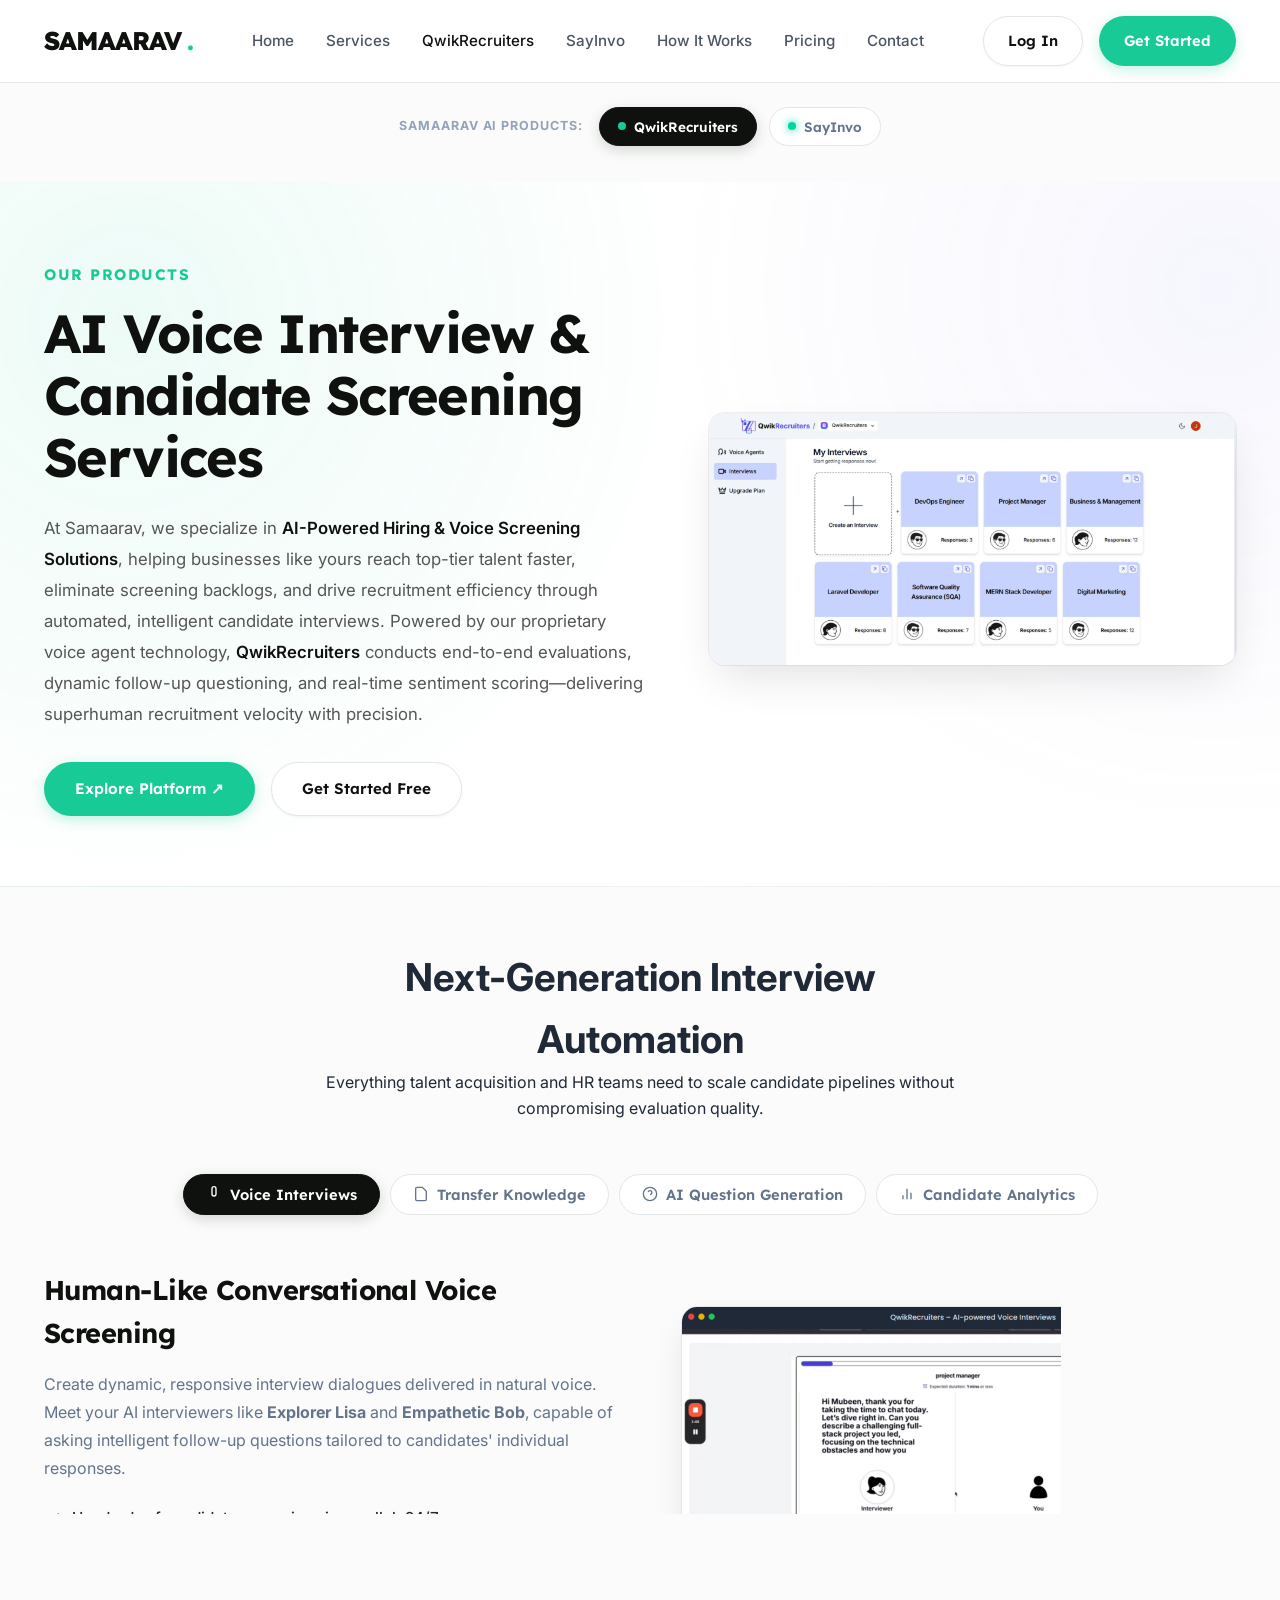
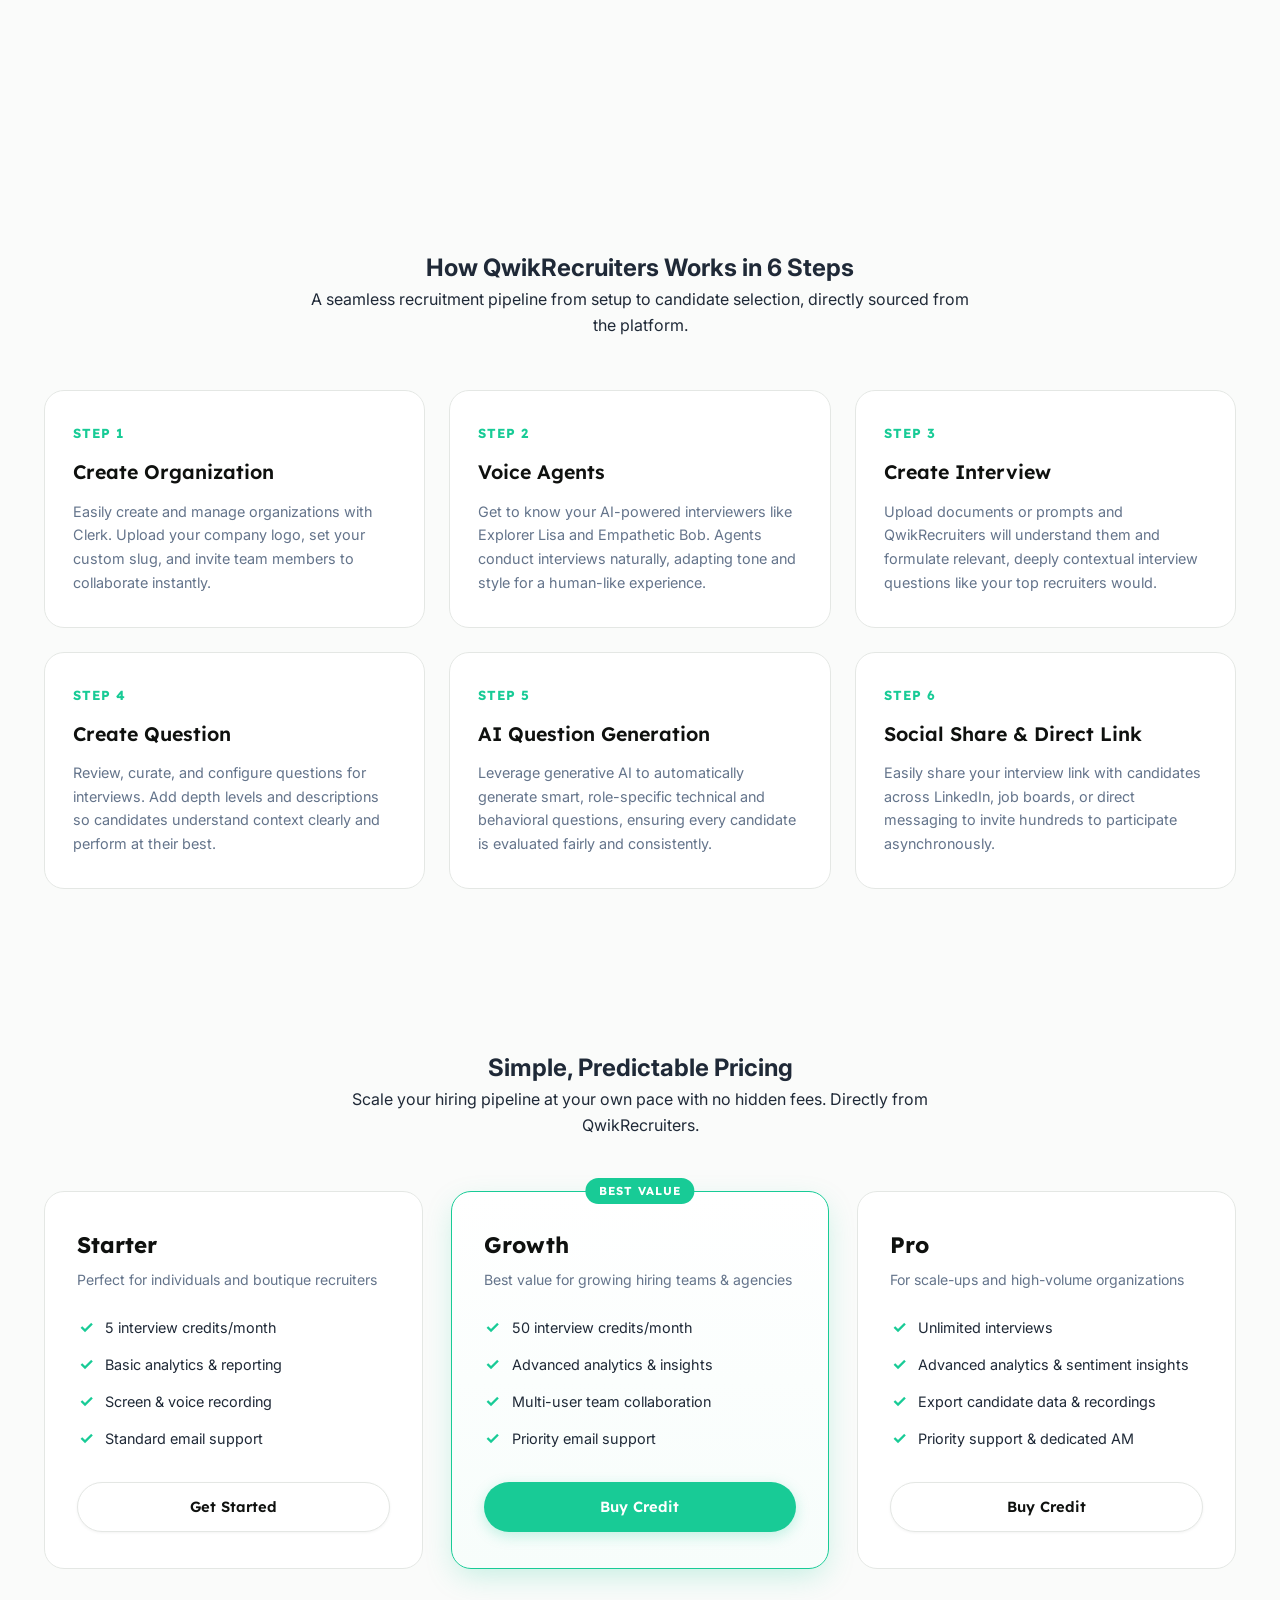
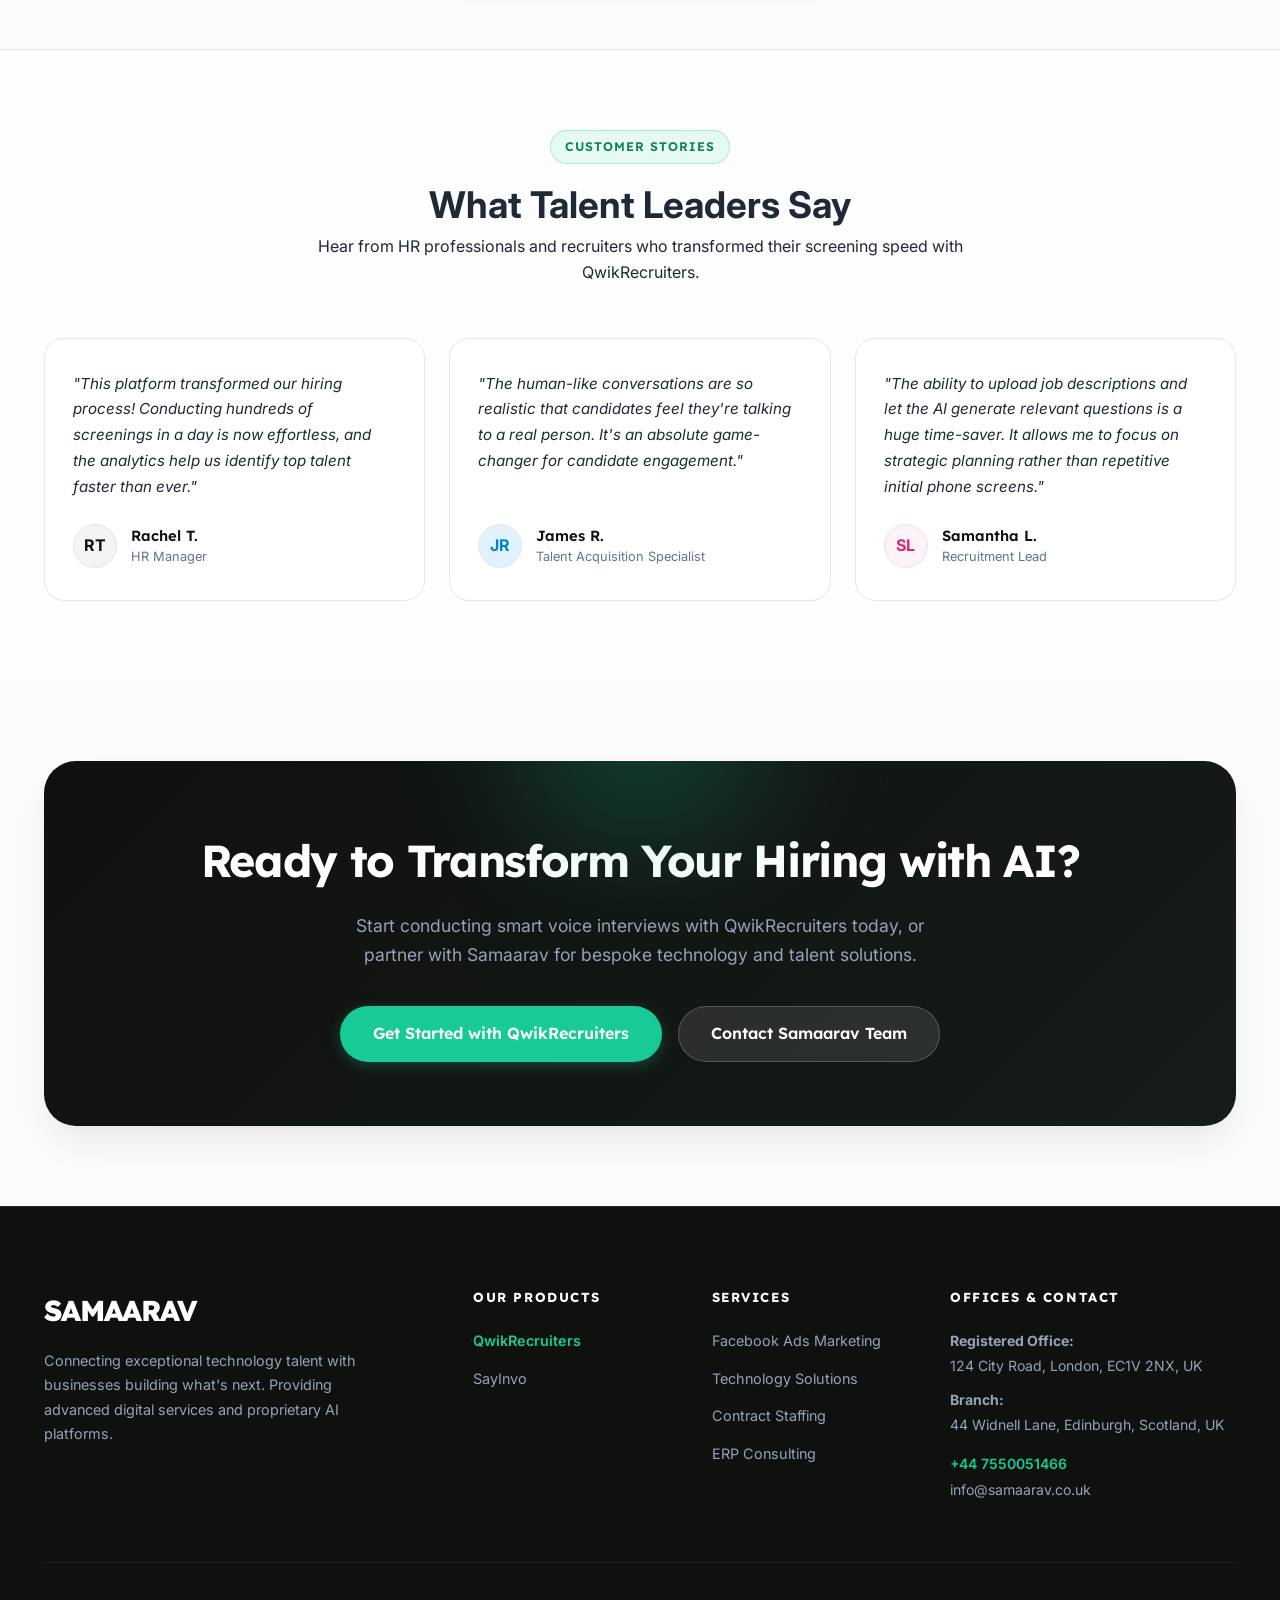
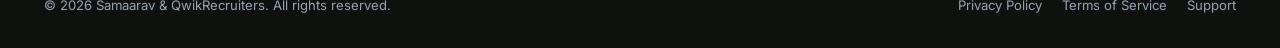
==== index.html @ 13a60b73 "products" ====
<!DOCTYPE html>
<html lang="en">
<head>
  <meta charset="UTF-8">
  <meta name="viewport" content="width=device-width, initial-scale=1.0">
  <title>Our Products | Samaarav - AI-Powered Solutions & Software</title>
  <meta name="description" content="Discover Samaarav's proprietary products and software innovations. Featuring QwikRecruiters, an AI-powered voice interview and intelligent candidate screening platform.">
  
  <!-- Fonts -->
  <link rel="preconnect" href="https://fonts.googleapis.com">
  <link rel="preconnect" href="https://fonts.gstatic.com" crossorigin>
  <link href="https://fonts.googleapis.com/css2?family=Inter:wght@300;400;500;600;700&family=Lexend+Deca:wght@400;500;600;700;800&display=swap" rel="stylesheet">
  
  <!-- Stylesheet -->
  <link rel="stylesheet" href="style.css?v=2.3">
</head>
<body>

  <!-- ======================================================================
       NAVIGATION BAR (SAMAARAV HEADER)
       ====================================================================== -->
  <header class="samaarav-nav">
    <div class="container nav-inner">
      <a href="https://samaarav.com/" class="brand-logo" aria-label="Samaarav Home">
        SAMAARAV<span>.</span>
      </a>

      <nav>
        <ul class="nav-links">
          <li><a href="https://samaarav.com/" class="nav-link">Home</a></li>
          <li><a href="https://samaarav.com/our-services/facebook-ads-marketing/" class="nav-link">Services</a></li>
          <li><a href="index.html" class="nav-link active">QwikRecruiters</a></li>
          <li><a href="sayinvo.html" class="nav-link">SayInvo</a></li>
          <li><a href="#workflow" class="nav-link">How It Works</a></li>
          <li><a href="#pricing" class="nav-link">Pricing</a></li>
          <li><a href="https://samaarav.com/contact/" class="nav-link">Contact</a></li>
        </ul>
      </nav>

      <div class="nav-actions">
        <a href="http://qwikrecruiters.com/sign-in" target="_blank" rel="noopener noreferrer" class="btn btn-secondary">Log In</a>
        <a href="http://qwikrecruiters.com/sign-up" target="_blank" rel="noopener noreferrer" class="btn btn-primary">Get Started</a>
        <button class="nav-mobile-toggle" id="mobile-menu-btn" aria-label="Toggle navigation menu">
          <svg width="22" height="22" viewBox="0 0 24 24" fill="none" stroke="currentColor" stroke-width="2"><line x1="3" y1="12" x2="21" y2="12"></line><line x1="3" y1="6" x2="21" y2="6"></line><line x1="3" y1="18" x2="21" y2="18"></line></svg>
        </button>
      </div>
    </div>
  </header>

  <!-- ======================================================================
       PRODUCT ECOSYSTEM SWITCHER BAR
       ====================================================================== -->
  <div style="background: #fafbfa; padding: 24px 0 0;">
    <div class="container">
      <div class="product-ecosystem-bar">
        <span class="product-ecosystem-label">Samaarav AI Products:</span>
        <a href="index.html" class="product-switch-pill active-qwik">
          <span class="switch-dot"></span>
          QwikRecruiters
        </a>
        <a href="sayinvo.html" class="product-switch-pill">
          <span class="switch-dot sayinvo"></span>
          SayInvo
        </a>
      </div>
    </div>
  </div>

  <!-- ======================================================================
       HERO / SPOTLIGHT SECTION: QWIKRECRUITERS (SAMAARAV SIGNATURE STYLE)
       ====================================================================== -->
  <section class="hero-spotlight-section" id="products">
    <div class="container hero-spotlight-grid">
      
      <!-- Left: Samaarav Typography & Value Proposition -->
      <div class="hero-spotlight-content">
        <span class="hero-category-tag">Our Products</span>

        <h1 class="hero-spotlight-title">
          AI Voice Interview &amp; <br>
          Candidate Screening Services
        </h1>

        <p class="hero-spotlight-desc">
          At Samaarav, we specialize in <strong>AI-Powered Hiring &amp; Voice Screening Solutions</strong>, helping businesses like yours reach top-tier talent faster, eliminate screening backlogs, and drive recruitment efficiency through automated, intelligent candidate interviews. Powered by our proprietary voice agent technology, <strong>QwikRecruiters</strong> conducts end-to-end evaluations, dynamic follow-up questioning, and real-time sentiment scoring—delivering superhuman recruitment velocity with precision.
        </p>

        <div class="hero-spotlight-actions">
          <a href="http://qwikrecruiters.com/" target="_blank" rel="noopener noreferrer" class="btn btn-primary" id="btn-explore-qwik" style="padding: 14px 30px; font-size: 0.95rem;">
            Explore Platform ↗
          </a>
          <a href="http://qwikrecruiters.com/sign-up" target="_blank" rel="noopener noreferrer" class="btn btn-secondary" id="btn-try-free" style="padding: 14px 30px; font-size: 0.95rem;">
            Get Started Free
          </a>
        </div>
      </div>

      <!-- Right: Dashboard Image Sitting Directly on Section Background -->
      <div class="hero-spotlight-media">
        <a href="http://qwikrecruiters.com/" target="_blank" rel="noopener noreferrer" style="display: block; width: 100%;">
          <img src="qwikrecruiters-preview.png" alt="QwikRecruiters AI Voice Interview Dashboard" class="hero-mockup-img" loading="eager">
        </a>
      </div>

    </div>
  </section>

  <!-- ======================================================================
       INTERACTIVE CAPABILITIES TABS (QWIKRECRUITERS DEEP DIVE)
       ====================================================================== -->
  <section class="capabilities-section" id="capabilities">
    <div class="container">
    <div class="section-intro-center">
      <h2 class="section-title" style="font-size: 2.4rem;">Next-Generation Interview Automation</h2>
      <p class="section-subtitle">
        Everything talent acquisition and HR teams need to scale candidate pipelines without compromising evaluation quality.
      </p>
    </div>

    <!-- Tabs Navigation -->
    <div class="tabs-nav">
      <button class="tab-btn active" data-tab="voice">
        <svg width="16" height="16" viewBox="0 0 24 24" fill="none" stroke="currentColor" stroke-width="2"><path d="M12 1a3 3 0 0 0-3 3v8a3 3 0 0 0 6 0V4a3 3 0 0 0-3-3z"></path></svg>
        Voice Interviews
      </button>
      <button class="tab-btn" data-tab="knowledge">
        <svg width="16" height="16" viewBox="0 0 24 24" fill="none" stroke="currentColor" stroke-width="2"><path d="M14 2H6a2 2 0 0 0-2 2v16a2 2 0 0 0 2 2h12a2 2 0 0 0 2-2V8z"></path></svg>
        Transfer Knowledge
      </button>
      <button class="tab-btn" data-tab="questions">
        <svg width="16" height="16" viewBox="0 0 24 24" fill="none" stroke="currentColor" stroke-width="2"><circle cx="12" cy="12" r="10"></circle><path d="M9.09 9a3 3 0 0 1 5.83 1c0 2-3 3-3 3"></path><line x1="12" y1="17" x2="12.01" y2="17"></line></svg>
        AI Question Generation
      </button>
      <button class="tab-btn" data-tab="analytics">
        <svg width="16" height="16" viewBox="0 0 24 24" fill="none" stroke="currentColor" stroke-width="2"><line x1="18" y1="20" x2="18" y2="10"></line><line x1="12" y1="20" x2="12" y2="4"></line><line x1="6" y1="20" x2="6" y2="14"></line></svg>
        Candidate Analytics
      </button>
    </div>

    <!-- Tab 1: Voice Interviews -->
    <div class="tab-pane active" id="tab-voice">
      <div class="tab-card-content">
        <div class="tab-text">
          <h3>Human-Like Conversational Voice Screening</h3>
          <p>
            Create dynamic, responsive interview dialogues delivered in natural voice. Meet your AI interviewers like <strong>Explorer Lisa</strong> and <strong>Empathetic Bob</strong>, capable of asking intelligent follow-up questions tailored to candidates' individual responses.
          </p>
          <ul class="tab-checklist">
            <li><span class="check-icon">✓</span> Hundreds of candidate screenings in parallel, 24/7</li>
            <li><span class="check-icon">✓</span> Adaptive tone, active listening, and context awareness</li>
            <li><span class="check-icon">✓</span> Eliminates interviewer fatigue and unconscious human bias</li>
            <li><span class="check-icon">✓</span> Real-time voice and video recording with instant transcript</li>
          </ul>
        </div>
        <div class="tab-mockup-image">
          <img src="voice-interview-preview.png" alt="QwikRecruiters AI-Powered Voice Interview Session Preview" class="tab-preview-img" loading="eager">
        </div>
      </div>
    </div>

    <!-- Tab 2: Transfer Knowledge -->
    <div class="tab-pane" id="tab-knowledge">
      <div class="tab-card-content">
        <div class="tab-text">
          <h3>Effortless Knowledge Transfer from Any Document</h3>
          <p>
            Simply upload your existing job descriptions, company guidelines, or custom prompts. QwikRecruiters parses complex requirements instantly, formulating relevant questions exactly as your best senior interviewers would.
          </p>
          <ul class="tab-checklist">
            <li><span class="check-icon">✓</span> Support for PDF, DOCX, and raw text prompt uploads</li>
            <li><span class="check-icon">✓</span> Automatic extraction of core competencies and required skills</li>
            <li><span class="check-icon">✓</span> Seamless organization & brand workspace management with Clerk</li>
            <li><span class="check-icon">✓</span> Frees hiring managers to focus on high-touch closing and leadership</li>
          </ul>
        </div>
        <div class="tab-mockup-image">
          <img src="transfer-knowledge-preview.png" alt="QwikRecruiters Document Upload & Objective Formulation Preview" class="tab-preview-img" loading="lazy">
        </div>
      </div>
    </div>

    <!-- Tab 3: AI Question Generation -->
    <div class="tab-pane" id="tab-questions">
      <div class="tab-card-content">
        <div class="tab-text">
          <h3>Role-Specific, Multi-Tier Question Generation</h3>
          <p>
            Leverage AI to automatically generate smart, role-specific questions spanning technical acumen and behavioral scenarios. Configure depth levels and criteria descriptions so candidates understand context and are assessed objectively.
          </p>
          <ul class="tab-checklist">
            <li><span class="check-icon">✓</span> Depth level configuration (Low, Medium, High)</li>
            <li><span class="check-icon">✓</span> Role-specific technical & behavioral question synthesis</li>
            <li><span class="check-icon">✓</span> Candidate interview description & context guidelines</li>
            <li><span class="check-icon">✓</span> Instant question editing, deletion, and regeneration</li>
          </ul>
        </div>
        <div class="tab-mockup-image">
          <img src="ai-question-generation-preview.png" alt="QwikRecruiters AI Question Generation & Interview Setup Preview" class="tab-preview-img" loading="lazy">
        </div>
      </div>
    </div>

    <!-- Tab 4: Analytics -->
    <div class="tab-pane" id="tab-analytics">
      <div class="tab-card-content">
        <div class="tab-text">
          <h3>Streamlined Candidate Analysis & Sentiment Intelligence</h3>
          <p>
            Empower your recruitment team with actionable insights: communication scores, sentiment analysis, confidence ratings, and AI executive summaries to make data-driven hiring decisions in seconds.
          </p>
          <ul class="tab-checklist">
            <li><span class="check-icon">✓</span> Overall Hiring Fit Score (0-100%)</li>
            <li><span class="check-icon">✓</span> Sentiment & communication clarity metrics</li>
            <li><span class="check-icon">✓</span> Quick bulleted interview summaries & flags</li>
            <li><span class="check-icon">✓</span> One-click candidate shortlisting and team sharing</li>
          </ul>
        </div>
        <div class="tab-mockup-image">
          <img src="candidate-analytics-preview.png" alt="QwikRecruiters Candidate Analytics & Sentiment Intelligence Preview" class="tab-preview-img" loading="lazy">
        </div>
      </div>
    </div>
    </div>
  </section>

  <!-- ======================================================================
       QWIKRECRUITERS 6-STEP WORKFLOW ENGINE
       ====================================================================== -->
  <section class="workflow-section" id="workflow">
    <div class="container">
    <div class="section-intro-center">
      <h2 class="section-title">How QwikRecruiters Works in 6 Steps</h2>
      <p class="section-subtitle">
        A seamless recruitment pipeline from setup to candidate selection, directly sourced from the platform.
      </p>
    </div>

    <div class="workflow-grid">
      <!-- Step 1 -->
      <div class="workflow-step-card">
        <span class="step-number-badge">Step 1</span>
        <h3 class="step-card-title">Create Organization</h3>
        <p class="step-card-desc">
          Easily create and manage organizations with Clerk. Upload your company logo, set your custom slug, and invite team members to collaborate instantly.
        </p>
      </div>

      <!-- Step 2 -->
      <div class="workflow-step-card">
        <span class="step-number-badge">Step 2</span>
        <h3 class="step-card-title">Voice Agents</h3>
        <p class="step-card-desc">
          Get to know your AI-powered interviewers like Explorer Lisa and Empathetic Bob. Agents conduct interviews naturally, adapting tone and style for a human-like experience.
        </p>
      </div>

      <!-- Step 3 -->
      <div class="workflow-step-card">
        <span class="step-number-badge">Step 3</span>
        <h3 class="step-card-title">Create Interview</h3>
        <p class="step-card-desc">
          Upload documents or prompts and QwikRecruiters will understand them and formulate relevant, deeply contextual interview questions like your top recruiters would.
        </p>
      </div>

      <!-- Step 4 -->
      <div class="workflow-step-card">
        <span class="step-number-badge">Step 4</span>
        <h3 class="step-card-title">Create Question</h3>
        <p class="step-card-desc">
          Review, curate, and configure questions for interviews. Add depth levels and descriptions so candidates understand context clearly and perform at their best.
        </p>
      </div>

      <!-- Step 5 -->
      <div class="workflow-step-card">
        <span class="step-number-badge">Step 5</span>
        <h3 class="step-card-title">AI Question Generation</h3>
        <p class="step-card-desc">
          Leverage generative AI to automatically generate smart, role-specific technical and behavioral questions, ensuring every candidate is evaluated fairly and consistently.
        </p>
      </div>

      <!-- Step 6 -->
      <div class="workflow-step-card">
        <span class="step-number-badge">Step 6</span>
        <h3 class="step-card-title">Social Share & Direct Link</h3>
        <p class="step-card-desc">
          Easily share your interview link with candidates across LinkedIn, job boards, or direct messaging to invite hundreds to participate asynchronously.
        </p>
      </div>
    </div>
    </div>
  </section>

  <!-- ======================================================================
       PRICING SNAPSHOT (FROM QWIKRECRUITERS TIERS)
       ====================================================================== -->
  <section class="pricing-preview-section" id="pricing">
    <div class="container">
    <div class="section-intro-center">
      <h2 class="section-title">Simple, Predictable Pricing</h2>
      <p class="section-subtitle">
        Scale your hiring pipeline at your own pace with no hidden fees. Directly from QwikRecruiters.
      </p>
    </div>

    <div class="pricing-cards-grid">
      <!-- Starter Tier -->
      <div class="pricing-card">
        <h3 class="tier-name">Starter</h3>
        <p class="tier-subtitle">Perfect for individuals and boutique recruiters</p>
        <ul class="tier-features">
          <li class="tier-feature-item"><span class="check-icon">✓</span> 5 interview credits/month</li>
          <li class="tier-feature-item"><span class="check-icon">✓</span> Basic analytics & reporting</li>
          <li class="tier-feature-item"><span class="check-icon">✓</span> Screen & voice recording</li>
          <li class="tier-feature-item"><span class="check-icon">✓</span> Standard email support</li>
        </ul>
        <a href="http://qwikrecruiters.com/sign-up" target="_blank" rel="noopener noreferrer" class="btn btn-secondary tier-btn">
          Get Started
        </a>
      </div>

      <!-- Growth Tier (Popular) -->
      <div class="pricing-card popular">
        <span class="popular-badge">Best Value</span>
        <h3 class="tier-name">Growth</h3>
        <p class="tier-subtitle">Best value for growing hiring teams & agencies</p>
        <ul class="tier-features">
          <li class="tier-feature-item"><span class="check-icon">✓</span> 50 interview credits/month</li>
          <li class="tier-feature-item"><span class="check-icon">✓</span> Advanced analytics & insights</li>
          <li class="tier-feature-item"><span class="check-icon">✓</span> Multi-user team collaboration</li>
          <li class="tier-feature-item"><span class="check-icon">✓</span> Priority email support</li>
        </ul>
        <a href="http://qwikrecruiters.com/sign-up" target="_blank" rel="noopener noreferrer" class="btn btn-primary tier-btn">
          Buy Credit
        </a>
      </div>

      <!-- Pro Tier -->
      <div class="pricing-card">
        <h3 class="tier-name">Pro</h3>
        <p class="tier-subtitle">For scale-ups and high-volume organizations</p>
        <ul class="tier-features">
          <li class="tier-feature-item"><span class="check-icon">✓</span> Unlimited interviews</li>
          <li class="tier-feature-item"><span class="check-icon">✓</span> Advanced analytics & sentiment insights</li>
          <li class="tier-feature-item"><span class="check-icon">✓</span> Export candidate data & recordings</li>
          <li class="tier-feature-item"><span class="check-icon">✓</span> Priority support & dedicated AM</li>
        </ul>
        <a href="http://qwikrecruiters.com/sign-up" target="_blank" rel="noopener noreferrer" class="btn btn-secondary tier-btn">
          Buy Credit
        </a>
      </div>
    </div>
    </div>
  </section>

  <!-- ======================================================================
       TESTIMONIALS (FROM QWIKRECRUITERS REAL REVIEWS)
       ====================================================================== -->
  <section class="testimonials-section">
    <div class="container">
      <div class="section-intro-center">
        <div class="badge" style="margin-bottom: 12px;">Customer Stories</div>
        <h2 class="section-title" style="font-size: 2.3rem;">What Talent Leaders Say</h2>
        <p class="section-subtitle">
          Hear from HR professionals and recruiters who transformed their screening speed with QwikRecruiters.
        </p>
      </div>

      <div class="testimonials-grid">
        <!-- Review 1 -->
        <div class="testimonial-card">
          <p class="testimonial-quote">
            "This platform transformed our hiring process! Conducting hundreds of screenings in a day is now effortless, and the analytics help us identify top talent faster than ever."
          </p>
          <div class="testimonial-author-row">
            <div class="author-avatar">RT</div>
            <div class="author-details">
              <h5>Rachel T.</h5>
              <p>HR Manager</p>
            </div>
          </div>
        </div>

        <!-- Review 2 -->
        <div class="testimonial-card">
          <p class="testimonial-quote">
            "The human-like conversations are so realistic that candidates feel they're talking to a real person. It's an absolute game-changer for candidate engagement."
          </p>
          <div class="testimonial-author-row">
            <div class="author-avatar" style="background: #e0f2fe; color: #0284c7;">JR</div>
            <div class="author-details">
              <h5>James R.</h5>
              <p>Talent Acquisition Specialist</p>
            </div>
          </div>
        </div>

        <!-- Review 3 -->
        <div class="testimonial-card">
          <p class="testimonial-quote">
            "The ability to upload job descriptions and let the AI generate relevant questions is a huge time-saver. It allows me to focus on strategic planning rather than repetitive initial phone screens."
          </p>
          <div class="testimonial-author-row">
            <div class="author-avatar" style="background: #fdf2f8; color: #db2777;">SL</div>
            <div class="author-details">
              <h5>Samantha L.</h5>
              <p>Recruitment Lead</p>
            </div>
          </div>
        </div>
      </div>
    </div>
  </section>


  <!-- ======================================================================
       BOTTOM CALL TO ACTION BANNER
       ====================================================================== -->
  <section class="products-cta-banner">
    <div class="container">
    <div class="cta-box">
      <h2 class="cta-title">Ready to Transform Your Hiring with AI?</h2>
      <p class="cta-desc">
        Start conducting smart voice interviews with QwikRecruiters today, or partner with Samaarav for bespoke technology and talent solutions.
      </p>
      <div class="cta-btn-group">
        <a href="http://qwikrecruiters.com/sign-up" target="_blank" rel="noopener noreferrer" class="btn btn-primary" style="padding: 14px 32px; font-size: 1rem;">
          Get Started with QwikRecruiters
        </a>
        <a href="https://samaarav.com/contact/" class="btn btn-secondary" style="background: rgba(255,255,255,0.1); color: #fff; border-color: rgba(255,255,255,0.2); padding: 14px 32px; font-size: 1rem;">
          Contact Samaarav Team
        </a>
      </div>
    </div>
    </div>
  </section>

  <!-- ======================================================================
       FOOTER (SAMAARAV OFFICIAL BRANDING & ADDRESSES)
       ====================================================================== -->
  <footer class="samaarav-footer">
    <div class="container">
      <div class="footer-grid">
        
        <!-- Brand Info -->
        <div class="footer-brand">
          <h3>SAMAARAV</h3>
          <p>
            Connecting exceptional technology talent with businesses building what's next. Providing advanced digital services and proprietary AI platforms.
          </p>
        </div>

        <!-- Products Column -->
        <div>
          <h4 class="footer-col-title">Our Products</h4>
          <ul class="footer-links">
            <li><a href="index.html" style="color: var(--color-primary); font-weight: 600;">QwikRecruiters</a></li>
            <li><a href="sayinvo.html">SayInvo</a></li>
          </ul>
        </div>

        <!-- Services Column -->
        <div>
          <h4 class="footer-col-title">Services</h4>
          <ul class="footer-links">
            <li><a href="https://samaarav.com/our-services/facebook-ads-marketing/">Facebook Ads Marketing</a></li>
            <li><a href="https://samaarav.com/">Technology Solutions</a></li>
            <li><a href="https://samaarav.com/">Contract Staffing</a></li>
            <li><a href="https://samaarav.com/">ERP Consulting</a></li>
          </ul>
        </div>

        <!-- Offices & Contact -->
        <div>
          <h4 class="footer-col-title">Offices & Contact</h4>
          <div style="font-size: 0.88rem; line-height: 1.8; display: flex; flex-direction: column; gap: 8px;">
            <p><strong>Registered Office:</strong><br>124 City Road, London, EC1V 2NX, UK</p>
            <p><strong>Branch:</strong><br>44 Widnell Lane, Edinburgh, Scotland, UK</p>
            <p style="margin-top: 6px;">
              <a href="tel:+447550051466" style="color: var(--color-primary); font-weight: 600;">+44 7550051466</a><br>
              <a href="mailto:info@samaarav.co.uk" style="color: #94a3b8;">info@samaarav.co.uk</a>
            </p>
          </div>
        </div>

      </div>

      <!-- Footer Bottom -->
      <div class="footer-bottom">
        <p>&copy; 2026 Samaarav & QwikRecruiters. All rights reserved.</p>
        <div style="display: flex; gap: 20px;">
          <a href="#" style="color: #94a3b8;">Privacy Policy</a>
          <a href="#" style="color: #94a3b8;">Terms of Service</a>
          <a href="https://samaarav.com/contact/" style="color: #94a3b8;">Support</a>
        </div>
      </div>
    </div>
  </footer>

  <!-- ======================================================================
       VANILLA JS - INTERACTIVITY (TABS & SMOOTH INTERACTIONS)
       ====================================================================== -->
  <script>
    document.addEventListener('DOMContentLoaded', () => {
      // Interactive Capabilities Tabs Switcher
      const tabButtons = document.querySelectorAll('.tab-btn');
      const tabPanes = document.querySelectorAll('.tab-pane');

      tabButtons.forEach(button => {
        button.addEventListener('click', () => {
          const targetTabId = 'tab-' + button.getAttribute('data-tab');

          // Reset active states
          tabButtons.forEach(btn => btn.classList.remove('active'));
          tabPanes.forEach(pane => pane.classList.remove('active'));

          // Set current active
          button.classList.add('active');
          const targetPane = document.getElementById(targetTabId);
          if (targetPane) {
            targetPane.classList.add('active');
          }
        });
      });

      // Mobile Navigation Drawer Toggle
      const mobileBtn = document.getElementById('mobile-menu-btn');
      const navLinks = document.querySelector('.nav-links');
      if (mobileBtn && navLinks) {
        mobileBtn.addEventListener('click', () => {
          navLinks.classList.toggle('mobile-open');
        });
        navLinks.querySelectorAll('.nav-link').forEach(link => {
          link.addEventListener('click', () => {
            navLinks.classList.remove('mobile-open');
          });
        });
      }

      // Smooth scroll for in-page anchors
      document.querySelectorAll('a[href^="#"]').forEach(anchor => {
        anchor.addEventListener('click', function (e) {
          const targetId = this.getAttribute('href');
          if (targetId && targetId !== '#') {
            const targetElement = document.querySelector(targetId);
            if (targetElement) {
              e.preventDefault();
              targetElement.scrollIntoView({
                behavior: 'smooth',
                block: 'start'
              });
            }
          }
        });
      });
    });
  </script>
</body>
</html>
---- style.css ----
/* ==========================================================================
   SAMAARAV PRODUCTS - DESIGN SYSTEM & STYLESHEET
   Matches Samaarav Design Language (Lexend Deca, Inter, Mint Emerald #18CB96,
   Deep Obsidian #0F110F, Clean White, and Glassmorphism accents)
   ========================================================================== */

:root {
  /* Brand Palette */
  --color-primary: #18cb96;
  --color-primary-hover: #14b584;
  --color-primary-light: #e6f9f3;
  --color-primary-glow: rgba(24, 203, 150, 0.25);
  
  --color-accent: #6366f1;
  --color-accent-light: #eef2ff;
  
  --color-dark: #0f110f;
  --color-dark-surface: #171b18;
  --color-dark-card: #1e2420;
  
  --color-text-main: #1f2937;
  --color-text-muted: #64748b;
  --color-text-subtle: #94a3b8;
  
  --color-bg-body: #fafbfa;
  --color-bg-surface: #ffffff;
  --color-bg-subtle: #f3f5f3;
  --color-border: #e4e7e4;
  --color-border-hover: #cbd5e1;
  
  /* Typography */
  --font-heading: 'Lexend Deca', -apple-system, BlinkMacSystemFont, 'Segoe UI', Roboto, sans-serif;
  --font-body: 'Inter', -apple-system, BlinkMacSystemFont, 'Segoe UI', Roboto, sans-serif;
  
  /* Shadows */
  --shadow-sm: 0 1px 3px rgba(0, 0, 0, 0.05);
  --shadow-md: 0 4px 20px -2px rgba(15, 17, 15, 0.06), 0 2px 6px -1px rgba(15, 17, 15, 0.04);
  --shadow-lg: 0 20px 40px -8px rgba(15, 17, 15, 0.08), 0 8px 16px -4px rgba(15, 17, 15, 0.03);
  --shadow-glow: 0 10px 30px -5px var(--color-primary-glow);
  
  /* Radius */
  --radius-sm: 8px;
  --radius-md: 14px;
  --radius-lg: 20px;
  --radius-xl: 32px;
  --radius-full: 9999px;
  
  /* Transitions */
  --transition-smooth: all 0.28s cubic-bezier(0.16, 1, 0.3, 1);
}

/* Base & Reset */
*, *::before, *::after {
  box-sizing: border-box;
  margin: 0;
  padding: 0;
}

html {
  scroll-behavior: smooth;
  font-size: 16px;
}

body {
  font-family: var(--font-body);
  background-color: var(--color-bg-body);
  color: var(--color-text-main);
  line-height: 1.6;
  -webkit-font-smoothing: antialiased;
  -moz-osx-font-smoothing: grayscale;
}

img {
  max-width: 100%;
  display: block;
}

a {
  color: inherit;
  text-decoration: none;
}

/* Utilities */
.container {
  max-width: 1240px;
  margin-left: auto;
  margin-right: auto;
  padding-left: 24px;
  padding-right: 24px;
  width: 100%;
  box-sizing: border-box;
}

.text-gradient {
  background: linear-gradient(135deg, #0f110f 30%, #18cb96 100%);
  -webkit-background-clip: text;
  -webkit-text-fill-color: transparent;
}

.badge {
  display: inline-flex;
  align-items: center;
  gap: 8px;
  padding: 6px 14px;
  font-family: var(--font-heading);
  font-size: 0.78rem;
  font-weight: 600;
  letter-spacing: 0.08em;
  text-transform: uppercase;
  border-radius: var(--radius-full);
  background-color: var(--color-primary-light);
  color: #0d825f;
  border: 1px solid rgba(24, 203, 150, 0.3);
  width: fit-content;
}

.badge-dot {
  width: 8px;
  height: 8px;
  border-radius: 50%;
  background-color: var(--color-primary);
  animation: pulse-dot 2s infinite ease-in-out;
}

@keyframes pulse-dot {
  0%, 100% { opacity: 1; transform: scale(1); }
  50% { opacity: 0.4; transform: scale(0.85); }
}

/* Primary Header / Navigation (Samaarav Style) */
.samaarav-nav {
  position: sticky;
  top: 0;
  z-index: 100;
  background: rgba(255, 255, 255, 0.85);
  backdrop-filter: blur(16px);
  border-bottom: 1px solid var(--color-border);
  padding: 16px 0;
}

.nav-inner {
  display: flex;
  justify-content: space-between;
  align-items: center;
}

.brand-logo {
  font-family: var(--font-heading);
  font-size: 1.6rem;
  font-weight: 800;
  letter-spacing: -0.04em;
  color: var(--color-dark);
  display: flex;
  align-items: center;
  gap: 6px;
}

.brand-logo span {
  color: var(--color-primary);
}

.nav-links {
  display: flex;
  align-items: center;
  gap: 32px;
  list-style: none;
}

.nav-link {
  font-size: 0.95rem;
  font-weight: 500;
  color: #4b5563;
  transition: var(--transition-smooth);
}

.nav-link:hover, .nav-link.active {
  color: var(--color-dark);
}

.nav-actions {
  display: flex;
  align-items: center;
  gap: 16px;
}

/* Buttons */
.btn {
  display: inline-flex;
  align-items: center;
  justify-content: center;
  gap: 8px;
  padding: 12px 24px;
  font-family: var(--font-heading);
  font-size: 0.92rem;
  font-weight: 600;
  border-radius: var(--radius-full);
  cursor: pointer;
  transition: var(--transition-smooth);
  border: 1px solid transparent;
  text-align: center;
}

.btn-primary {
  background-color: var(--color-primary);
  color: #ffffff;
  box-shadow: 0 4px 14px var(--color-primary-glow);
}

.btn-primary:hover {
  background-color: var(--color-primary-hover);
  transform: translateY(-2px);
  box-shadow: 0 8px 22px rgba(24, 203, 150, 0.35);
}

.btn-secondary {
  background-color: var(--color-bg-surface);
  color: var(--color-dark);
  border-color: var(--color-border);
  box-shadow: var(--shadow-sm);
}

.btn-secondary:hover {
  background-color: #ffffff;
  border-color: var(--color-dark);
  transform: translateY(-2px);
  box-shadow: var(--shadow-md);
}

.btn-dark {
  background-color: var(--color-dark);
  color: #ffffff;
}

.btn-dark:hover {
  background-color: #232723;
  transform: translateY(-2px);
}

/* ==========================================================================
   HERO / SPOTLIGHT SECTION (SAMAARAV SIGNATURE STYLE - OPEN 2-COLUMN)
   ========================================================================== */

.hero-spotlight-section {
  position: relative;
  padding: 80px 0 70px;
  background-color: #ffffff;
  background-image: radial-gradient(circle at 10% 20%, rgba(24, 203, 150, 0.08), transparent 45%),
                    radial-gradient(circle at 95% 15%, rgba(102, 100, 228, 0.06), transparent 40%);
  overflow: hidden;
  border-bottom: 1px solid rgba(0, 0, 0, 0.05);
}

.hero-spotlight-grid {
  display: grid;
  grid-template-columns: 1.15fr 1fr;
  align-items: center;
  gap: 60px;
}

.hero-spotlight-content {
  max-width: 620px;
}

.hero-category-tag {
  color: #18cb96;
  font-family: var(--font-heading);
  font-size: 0.95rem;
  font-weight: 700;
  text-transform: uppercase;
  letter-spacing: 1.5px;
  margin-bottom: 14px;
  display: inline-block;
}

.hero-spotlight-title {
  font-family: var(--font-heading);
  font-size: clamp(2.4rem, 4.2vw, 3.5rem);
  font-weight: 700;
  color: #0f110f;
  line-height: 1.16;
  letter-spacing: -0.03em;
  margin-bottom: 24px;
}

.hero-spotlight-desc {
  font-family: var(--font-body);
  font-size: 1.05rem;
  color: #555555;
  line-height: 1.85;
  margin-bottom: 32px;
}

.hero-spotlight-desc strong {
  color: #0f110f;
  font-weight: 600;
}

.hero-spotlight-actions {
  display: flex;
  align-items: center;
  gap: 16px;
  flex-wrap: wrap;
}

.hero-spotlight-media {
  position: relative;
  display: flex;
  align-items: center;
  justify-content: center;
}

.hero-mockup-img {
  width: 100%;
  height: auto;
  border-radius: 16px;
  box-shadow: 0 20px 45px -10px rgba(0, 0, 0, 0.12), 0 0 0 1px rgba(0, 0, 0, 0.06);
  display: block;
  transition: transform 0.35s ease, box-shadow 0.35s ease;
}

.hero-mockup-img:hover {
  transform: translateY(-4px);
  box-shadow: 0 28px 55px -12px rgba(0, 0, 0, 0.16), 0 0 0 1px rgba(24, 203, 150, 0.25);
}

@media (max-width: 992px) {
  .hero-spotlight-grid {
    grid-template-columns: 1fr;
    gap: 40px;
  }
  .hero-spotlight-content {
    max-width: 100%;
  }
}

.product-flagship-card {
  background: var(--color-bg-surface);
  border: 1px solid var(--color-border);
  border-radius: var(--radius-xl);
  box-shadow: var(--shadow-lg);
  overflow: hidden;
  margin-bottom: 60px;
  position: relative;
  transition: var(--transition-smooth);
}

.product-flagship-card:hover {
  border-color: rgba(24, 203, 150, 0.5);
  box-shadow: var(--shadow-lg), 0 0 0 1px rgba(24, 203, 150, 0.2);
}

.flagship-grid {
  display: grid;
  grid-template-columns: 1.1fr 1fr;
  align-items: center;
}

.flagship-content {
  padding: 56px 48px;
}

.product-meta-row {
  display: flex;
  align-items: center;
  gap: 12px;
  margin-bottom: 20px;
  flex-wrap: wrap;
}

.product-tag {
  font-family: var(--font-heading);
  font-size: 0.75rem;
  font-weight: 700;
  text-transform: uppercase;
  letter-spacing: 0.08em;
  padding: 4px 12px;
  border-radius: var(--radius-full);
  background: rgba(15, 17, 15, 0.05);
  color: var(--color-dark);
}

.product-tag.tag-ai {
  background: rgba(99, 102, 241, 0.1);
  color: #4f46e5;
}

.product-tag.tag-featured {
  background: var(--color-primary-light);
  color: #0d825f;
}

.product-title {
  font-family: var(--font-heading);
  font-size: clamp(2rem, 3.2vw, 2.8rem);
  font-weight: 700;
  color: var(--color-dark);
  letter-spacing: -0.03em;
  line-height: 1.2;
  margin-bottom: 12px;
  display: flex;
  align-items: center;
  gap: 12px;
}

.product-url-badge {
  font-family: var(--font-body);
  font-size: 0.82rem;
  font-weight: 500;
  color: var(--color-text-muted);
  background: var(--color-bg-subtle);
  padding: 4px 10px;
  border-radius: var(--radius-sm);
  display: inline-flex;
  align-items: center;
  gap: 4px;
}

.product-tagline {
  font-size: 1.15rem;
  font-weight: 600;
  color: var(--color-primary-hover);
  margin-bottom: 16px;
  line-height: 1.4;
}

.product-description {
  font-size: 1rem;
  color: var(--color-text-muted);
  line-height: 1.75;
  margin-bottom: 28px;
}

/* Feature List (QwikRecruiters Specific) */
.product-highlights-grid {
  display: grid;
  grid-template-columns: 1fr 1fr;
  gap: 16px;
  margin-bottom: 36px;
}

.highlight-item {
  display: flex;
  align-items: flex-start;
  gap: 12px;
}

.highlight-icon-box {
  width: 34px;
  height: 34px;
  border-radius: 10px;
  background: var(--color-primary-light);
  color: var(--color-primary-hover);
  display: flex;
  align-items: center;
  justify-content: center;
  flex-shrink: 0;
  font-size: 1rem;
}

.highlight-text h4 {
  font-family: var(--font-heading);
  font-size: 0.92rem;
  font-weight: 600;
  color: var(--color-dark);
  margin-bottom: 2px;
}

.highlight-text p {
  font-size: 0.82rem;
  color: var(--color-text-muted);
  line-height: 1.4;
}

/* Action CTA Area */
.flagship-actions {
  display: flex;
  align-items: center;
  gap: 16px;
  flex-wrap: wrap;
}

/* Product Preview Visual Side */
.flagship-visual {
  padding: 40px;
  background: linear-gradient(145deg, #0e1215 0%, #151b1e 100%);
  height: 100%;
  display: flex;
  flex-direction: column;
  justify-content: center;
  position: relative;
  overflow: hidden;
}

.flagship-visual::before {
  content: '';
  position: absolute;
  top: 0;
  right: 0;
  bottom: 0;
  left: 0;
  background: radial-gradient(circle at 80% 20%, rgba(24, 203, 150, 0.25), transparent 60%);
  pointer-events: none;
}

.mockup-wrapper {
  position: relative;
  z-index: 2;
  border-radius: var(--radius-lg);
  overflow: hidden;
  box-shadow: 0 25px 50px -12px rgba(0, 0, 0, 0.5), 0 0 0 1px rgba(255, 255, 255, 0.1);
  transition: transform 0.4s ease;
}

.mockup-wrapper:hover {
  transform: translateY(-4px) scale(1.01);
}

.mockup-image {
  width: 100%;
  height: auto;
  display: block;
}

/* Floating Metrics Badges on Visual */
.floating-metric {
  position: absolute;
  background: rgba(255, 255, 255, 0.95);
  backdrop-filter: blur(12px);
  padding: 10px 18px;
  border-radius: var(--radius-md);
  box-shadow: var(--shadow-md);
  z-index: 3;
  display: flex;
  align-items: center;
  gap: 12px;
  border: 1px solid rgba(255, 255, 255, 0.8);
}

.floating-metric.metric-top {
  top: 24px;
  right: 24px;
}

.floating-metric.metric-bottom {
  bottom: 24px;
  left: 24px;
}

.metric-avatar-group {
  display: flex;
  align-items: center;
}

.metric-avatar {
  width: 28px;
  height: 28px;
  border-radius: 50%;
  border: 2px solid #ffffff;
  display: flex;
  align-items: center;
  justify-content: center;
  font-size: 0.72rem;
  font-weight: 700;
  color: #ffffff;
  margin-left: -6px;
}

.metric-avatar:first-child {
  margin-left: 0;
  background: #3b82f6;
}

.metric-avatar:last-child {
  background: #ec4899;
}

.metric-info h5 {
  font-family: var(--font-heading);
  font-size: 0.82rem;
  font-weight: 700;
  color: var(--color-dark);
}

.metric-info p {
  font-size: 0.74rem;
  color: var(--color-text-muted);
}

/* ==========================================================================
   DEEP DIVE: QWIKRECRUITERS 6-STEP WORKFLOW ENGINE
   ========================================================================== */

.workflow-section {
  padding: 80px 0;
}

.section-intro-center {
  text-align: center;
  max-width: 680px;
  margin: 0 auto 52px;
}

.workflow-grid {
  display: grid;
  grid-template-columns: repeat(3, 1fr);
  gap: 24px;
}

.workflow-step-card {
  background: var(--color-bg-surface);
  border: 1px solid var(--color-border);
  border-radius: var(--radius-lg);
  padding: 32px 28px;
  position: relative;
  transition: var(--transition-smooth);
}

.workflow-step-card:hover {
  transform: translateY(-4px);
  border-color: rgba(24, 203, 150, 0.5);
  box-shadow: var(--shadow-md);
}

.step-number-badge {
  font-family: var(--font-heading);
  font-size: 0.82rem;
  font-weight: 700;
  color: #18cb96;
  background: transparent;
  padding: 0;
  display: block;
  margin-bottom: 12px;
  text-transform: uppercase;
  letter-spacing: 1px;
}

.step-card-title {
  font-family: var(--font-heading);
  font-size: 1.22rem;
  font-weight: 600;
  color: var(--color-dark);
  margin-bottom: 12px;
  display: flex;
  align-items: center;
  gap: 8px;
}

.step-card-desc {
  font-size: 0.9rem;
  color: var(--color-text-muted);
  line-height: 1.65;
}

/* ==========================================================================
   INTERACTIVE TABS: CORE CAPABILITIES MATRIX (OPEN LAYOUT)
   ========================================================================== */

.capabilities-section {
  padding: 60px 0 70px;
  background: transparent;
  margin: 0 auto 60px;
  width: 100%;
}

.capabilities-section.container,
.container.capabilities-section,
.workflow-section.container,
.pricing-preview-section.container,
.ecosystem-section.container,
.products-cta-banner.container {
  padding-left: 24px;
  padding-right: 24px;
  margin-left: auto;
  margin-right: auto;
}

.tabs-nav {
  display: flex;
  justify-content: center;
  gap: 10px;
  margin-bottom: 44px;
  flex-wrap: wrap;
}

.tab-btn {
  padding: 10px 22px;
  border-radius: var(--radius-full);
  border: 1px solid var(--color-border);
  background: #ffffff;
  font-family: var(--font-heading);
  font-size: 0.92rem;
  font-weight: 600;
  color: var(--color-text-muted);
  cursor: pointer;
  transition: var(--transition-smooth);
  display: inline-flex;
  align-items: center;
  gap: 8px;
}

.tab-btn:hover {
  color: var(--color-dark);
  border-color: #0f110f;
}

.tab-btn.active {
  background: #0f110f;
  color: #ffffff;
  border-color: #0f110f;
  box-shadow: 0 4px 14px rgba(15, 17, 15, 0.16);
}

.tab-pane {
  display: none;
  animation: fadeIn 0.4s ease-in-out forwards;
}

.tab-pane.active {
  display: block;
}

@keyframes fadeIn {
  from { opacity: 0; transform: translateY(10px); }
  to { opacity: 1; transform: translateY(0); }
}

.tab-card-content {
  display: grid;
  grid-template-columns: 1.05fr 1fr;
  gap: 54px;
  align-items: center;
  background: transparent;
  padding: 10px 0 0;
  border: none;
  box-shadow: none;
}

.tab-text h3 {
  font-family: var(--font-heading);
  font-size: 1.7rem;
  font-weight: 700;
  color: var(--color-dark);
  margin-bottom: 14px;
  letter-spacing: -0.02em;
}

.tab-text p {
  font-size: 1rem;
  color: var(--color-text-muted);
  line-height: 1.75;
  margin-bottom: 24px;
}

.tab-checklist {
  list-style: none;
  display: flex;
  flex-direction: column;
  gap: 12px;
}

.tab-checklist li {
  display: flex;
  align-items: center;
  gap: 10px;
  font-size: 0.95rem;
  color: var(--color-text-main);
  font-weight: 500;
}

.check-icon {
  width: 18px;
  height: 18px;
  background: transparent;
  color: #18cb96;
  display: inline-flex;
  align-items: center;
  justify-content: center;
  flex-shrink: 0;
  font-size: 1.05rem;
  font-weight: 700;
}

.tab-mockup-image {
  background: #ffffff;
  border-radius: 16px;
  overflow: hidden;
  border: 1px solid var(--color-border);
  box-shadow: 0 16px 36px -8px rgba(15, 17, 15, 0.12);
  transition: transform 0.25s ease, box-shadow 0.25s ease;
}

.tab-mockup-image:hover {
  transform: translateY(-2px);
  box-shadow: 0 20px 40px -6px rgba(15, 17, 15, 0.16);
}

.tab-mockup-image img {
  width: 100%;
  height: auto;
  display: block;
}

.tab-mockup-box {
  background: linear-gradient(145deg, #0e1215 0%, #151a1e 100%);
  border-radius: 16px;
  padding: 32px 28px;
  color: #ffffff;
  border: 1px solid rgba(255, 255, 255, 0.08);
  box-shadow: 0 20px 45px -10px rgba(0, 0, 0, 0.2);
}

.voice-agent-dialog {
  display: flex;
  flex-direction: column;
  gap: 16px;
}

.dialog-bubble {
  padding: 14px 18px;
  border-radius: 14px;
  font-size: 0.88rem;
  line-height: 1.5;
}

.dialog-bubble.agent {
  background: rgba(255, 255, 255, 0.07);
  border: 1px solid rgba(255, 255, 255, 0.12);
  color: #f1f5f9;
  align-self: flex-start;
  max-width: 92%;
}

.dialog-bubble.candidate {
  background: rgba(255, 255, 255, 0.04);
  border: 1px solid rgba(255, 255, 255, 0.08);
  color: #cbd5e1;
  align-self: flex-end;
  max-width: 92%;
}

.dialog-author {
  font-size: 0.72rem;
  font-weight: 700;
  text-transform: uppercase;
  letter-spacing: 0.06em;
  margin-bottom: 4px;
  color: var(--color-primary);
}

/* ==========================================================================
   PRICING SNAPSHOT (FROM QWIKRECRUITERS TIERS)
   ========================================================================== */

.pricing-preview-section {
  padding: 80px 0;
}

.pricing-cards-grid {
  display: grid;
  grid-template-columns: repeat(3, 1fr);
  gap: 28px;
  align-items: stretch;
}

.pricing-card {
  background: var(--color-bg-surface);
  border: 1px solid var(--color-border);
  border-radius: var(--radius-lg);
  padding: 36px 32px;
  display: flex;
  flex-direction: column;
  transition: var(--transition-smooth);
  position: relative;
}

.pricing-card:hover {
  transform: translateY(-4px);
  box-shadow: var(--shadow-md);
  border-color: rgba(24, 203, 150, 0.4);
}

.pricing-card.popular {
  border-color: var(--color-primary);
  box-shadow: 0 10px 30px -5px var(--color-primary-glow);
  background: linear-gradient(180deg, #ffffff 0%, #f7fdfb 100%);
}

.popular-badge {
  position: absolute;
  top: -14px;
  left: 50%;
  transform: translateX(-50%);
  background: var(--color-primary);
  color: #ffffff;
  font-family: var(--font-heading);
  font-size: 0.72rem;
  font-weight: 700;
  padding: 4px 14px;
  border-radius: var(--radius-full);
  letter-spacing: 0.08em;
  text-transform: uppercase;
}

.tier-name {
  font-family: var(--font-heading);
  font-size: 1.4rem;
  font-weight: 700;
  color: var(--color-dark);
  margin-bottom: 6px;
}

.tier-subtitle {
  font-size: 0.88rem;
  color: var(--color-text-muted);
  margin-bottom: 24px;
}

.tier-features {
  list-style: none;
  display: flex;
  flex-direction: column;
  gap: 14px;
  margin-bottom: 32px;
  flex-grow: 1;
}

.tier-feature-item {
  display: flex;
  align-items: center;
  gap: 10px;
  font-size: 0.9rem;
  color: var(--color-text-main);
}

.tier-btn {
  width: 100%;
}

/* ==========================================================================
   FUTURE PRODUCTS / ECOSYSTEM TEASER (SCALABLE ARCHITECTURE)
   ========================================================================== */

.ecosystem-section {
  padding: 80px 0;
}

.products-grid-catalog {
  display: grid;
  grid-template-columns: repeat(2, 1fr);
  gap: 32px;
}

.catalog-card {
  background: var(--color-bg-surface);
  border: 1px solid var(--color-border);
  border-radius: var(--radius-lg);
  padding: 36px;
  display: flex;
  flex-direction: column;
  justify-content: space-between;
  transition: var(--transition-smooth);
}

.catalog-card:hover {
  border-color: rgba(24, 203, 150, 0.4);
  transform: translateY(-3px);
  box-shadow: var(--shadow-md);
}

.catalog-badge-row {
  display: flex;
  justify-content: space-between;
  align-items: center;
  margin-bottom: 18px;
}

.status-indicator {
  display: inline-flex;
  align-items: center;
  gap: 6px;
  font-size: 0.75rem;
  font-weight: 700;
  text-transform: uppercase;
  letter-spacing: 0.08em;
}

.status-indicator.live {
  color: #0d825f;
}

.status-indicator.coming-soon {
  color: #6366f1;
}

.catalog-title {
  font-family: var(--font-heading);
  font-size: 1.45rem;
  font-weight: 700;
  color: var(--color-dark);
  margin-bottom: 10px;
}

.catalog-desc {
  font-size: 0.92rem;
  color: var(--color-text-muted);
  line-height: 1.65;
  margin-bottom: 24px;
}

.catalog-footer {
  display: flex;
  justify-content: space-between;
  align-items: center;
  padding-top: 20px;
  border-top: 1px solid var(--color-border);
}

/* ==========================================================================
   TESTIMONIALS SLIDER / GRID
   ========================================================================== */

.testimonials-section {
  padding: 80px 0;
  background: #fcfdfc;
  border-top: 1px solid var(--color-border);
}

.testimonials-grid {
  display: grid;
  grid-template-columns: repeat(3, 1fr);
  gap: 24px;
}

.testimonial-card {
  background: var(--color-bg-surface);
  border: 1px solid var(--color-border);
  border-radius: var(--radius-lg);
  padding: 32px 28px;
  display: flex;
  flex-direction: column;
  justify-content: space-between;
}

.testimonial-quote {
  font-size: 0.95rem;
  color: var(--color-text-main);
  line-height: 1.7;
  margin-bottom: 24px;
  font-style: italic;
}

.testimonial-author-row {
  display: flex;
  align-items: center;
  gap: 14px;
}

.author-avatar {
  width: 44px;
  height: 44px;
  border-radius: 50%;
  background: var(--color-bg-subtle);
  border: 1px solid var(--color-border);
  display: flex;
  align-items: center;
  justify-content: center;
  font-weight: 700;
  color: var(--color-dark);
}

.author-details h5 {
  font-family: var(--font-heading);
  font-size: 0.92rem;
  font-weight: 600;
  color: var(--color-dark);
}

.author-details p {
  font-size: 0.8rem;
  color: var(--color-text-muted);
}

/* ==========================================================================
   BOTTOM CTA (SAMAARAV + PRODUCTS)
   ========================================================================== */

.products-cta-banner {
  padding: 80px 0;
}

.cta-box {
  background: linear-gradient(135deg, #0f110f 0%, #161c17 100%);
  border-radius: var(--radius-xl);
  padding: 64px 48px;
  text-align: center;
  color: #ffffff;
  position: relative;
  overflow: hidden;
  box-shadow: var(--shadow-lg);
}

.cta-box::after {
  content: '';
  position: absolute;
  top: -50%;
  left: 50%;
  transform: translateX(-50%);
  width: 500px;
  height: 300px;
  background: radial-gradient(circle, rgba(24, 203, 150, 0.25), transparent 70%);
  filter: blur(40px);
  pointer-events: none;
}

.cta-title {
  font-family: var(--font-heading);
  font-size: clamp(2rem, 3.5vw, 2.8rem);
  font-weight: 700;
  letter-spacing: -0.03em;
  margin-bottom: 14px;
}

.cta-desc {
  font-size: 1.1rem;
  color: #94a3b8;
  max-width: 600px;
  margin: 0 auto 36px;
  line-height: 1.7;
}

.cta-btn-group {
  display: flex;
  justify-content: center;
  gap: 16px;
  flex-wrap: wrap;
}

/* ==========================================================================
   FOOTER (SAMAARAV BRANDED)
   ========================================================================== */

.samaarav-footer {
  background: #0f110f;
  color: #94a3b8;
  padding: 80px 0 32px;
  border-top: 1px solid rgba(255, 255, 255, 0.1);
}

.footer-grid {
  display: grid;
  grid-template-columns: 2fr 1fr 1fr 1.5fr;
  gap: 48px;
  margin-bottom: 60px;
}

.footer-brand h3 {
  font-family: var(--font-heading);
  font-size: 1.8rem;
  font-weight: 800;
  color: #ffffff;
  letter-spacing: -0.04em;
  margin-bottom: 16px;
}

.footer-brand p {
  font-size: 0.9rem;
  line-height: 1.7;
  max-width: 320px;
}

.footer-col-title {
  font-family: var(--font-heading);
  font-size: 0.82rem;
  font-weight: 700;
  text-transform: uppercase;
  letter-spacing: 0.12em;
  color: #ffffff;
  margin-bottom: 20px;
}

.footer-links {
  list-style: none;
  display: flex;
  flex-direction: column;
  gap: 12px;
}

.footer-links a {
  font-size: 0.9rem;
  transition: var(--transition-smooth);
}

.footer-links a:hover {
  color: var(--color-primary);
}

.footer-bottom {
  display: flex;
  justify-content: space-between;
  align-items: center;
  padding-top: 32px;
  border-top: 1px solid rgba(255, 255, 255, 0.08);
  font-size: 0.82rem;
  flex-wrap: wrap;
  gap: 16px;
}

/* ==========================================================================
   RESPONSIVE DESIGN BREAKPOINTS
   ========================================================================== */

/* Base responsive safety */
html, body {
  max-width: 100%;
  overflow-x: hidden;
}

/* Tablet Breakpoint (<= 1024px) */
@media (max-width: 1024px) {
  .hero-spotlight-grid {
    grid-template-columns: 1fr;
    gap: 44px;
  }
  
  .hero-spotlight-content {
    max-width: 100%;
  }

  .flagship-grid {
    grid-template-columns: 1fr;
  }
  
  .flagship-content {
    padding: 40px 32px;
  }
  
  .flagship-visual {
    padding: 32px;
  }
  
  .workflow-grid,
  .testimonials-grid {
    grid-template-columns: repeat(2, 1fr);
  }

  .pricing-cards-grid.four-cols {
    grid-template-columns: repeat(2, 1fr);
    gap: 20px;
  }
  
  .tab-card-content {
    grid-template-columns: 1fr;
    gap: 36px;
  }
  
  .footer-grid {
    grid-template-columns: 1fr 1fr;
    gap: 36px;
  }
}

/* Mobile Nav Toggle */
.nav-mobile-toggle {
  display: none;
  background: transparent;
  border: 1px solid var(--color-border);
  border-radius: 8px;
  cursor: pointer;
  padding: 8px 10px;
  color: var(--color-dark);
}

/* Mobile Tablet & Phone Breakpoint (<= 768px) */
@media (max-width: 768px) {
  .nav-mobile-toggle {
    display: inline-flex;
    align-items: center;
    justify-content: center;
  }

  .nav-links {
    position: fixed;
    top: 65px;
    left: 0;
    width: 100%;
    background: #ffffff;
    border-bottom: 2px solid var(--color-border);
    flex-direction: column;
    padding: 20px 20px 26px;
    gap: 4px;
    box-shadow: 0 25px 50px rgba(0, 0, 0, 0.18);
    transform: translateY(-140%);
    opacity: 0;
    pointer-events: none;
    transition: transform 0.28s cubic-bezier(0.16, 1, 0.3, 1), opacity 0.22s ease;
    z-index: 9999;
  }

  .nav-links.mobile-open {
    transform: translateY(0);
    opacity: 1;
    pointer-events: auto;
  }

  .nav-link {
    font-size: 1rem;
    font-weight: 600;
    width: 100%;
    padding: 10px 14px;
    border-radius: 8px;
    border-bottom: 1px solid #f1f5f9;
    color: var(--color-dark);
    display: block;
    text-align: left;
  }

  .nav-link:hover, .nav-link.active {
    background: #f1f5f9;
    color: var(--color-primary);
  }

  /* Hero Section Mobile */
  .hero-spotlight-section {
    padding: 44px 0 40px;
  }

  .hero-spotlight-title {
    font-size: clamp(2rem, 6.5vw, 2.7rem);
    line-height: 1.18;
    margin-bottom: 18px;
  }

  .hero-spotlight-desc {
    font-size: 0.96rem;
    line-height: 1.7;
    margin-bottom: 24px;
  }

  .hero-metrics-row {
    gap: 16px;
    margin-bottom: 24px;
  }

  .hero-metrics-row .metric-item {
    flex: 1 1 28%;
    min-width: 85px;
  }

  .hero-metrics-row .metric-val {
    font-size: 1.55rem;
  }

  .hero-metrics-row .metric-lbl {
    font-size: 0.72rem;
    line-height: 1.35;
  }

  .hero-spotlight-actions {
    gap: 10px;
  }

  /* Capabilities Section Mobile */
  .capabilities-section {
    padding: 44px 0 50px;
    margin-bottom: 30px;
  }

  .tabs-nav {
    gap: 8px;
    margin-bottom: 28px;
  }

  .tab-btn {
    padding: 8px 16px;
    font-size: 0.85rem;
  }

  .tab-card-content {
    gap: 28px;
  }

  .tab-text h3 {
    font-size: 1.4rem;
    line-height: 1.3;
    margin-bottom: 12px;
  }

  .tab-text p {
    font-size: 0.92rem;
    line-height: 1.65;
    margin-bottom: 20px;
  }

  .tab-mockup-box {
    padding: 24px 18px;
  }

  /* Workflow & Lists Mobile */
  .workflow-section {
    padding: 44px 0 50px;
  }

  .products-highlights-grid,
  .workflow-grid,
  .pricing-cards-grid,
  .pricing-cards-grid.four-cols,
  .products-grid-catalog,
  .testimonials-grid {
    grid-template-columns: 1fr;
    gap: 16px;
  }

  .workflow-step-card {
    padding: 24px 20px;
  }

  /* Pricing Section Mobile */
  .pricing-preview-section {
    padding: 44px 0 50px;
  }

  .pricing-card {
    padding: 32px 24px;
  }

  /* Testimonials Mobile */
  .testimonials-section {
    padding: 44px 0 50px;
  }

  .testimonial-card {
    padding: 24px 20px;
  }

  /* Footer Mobile */
  .footer-grid {
    grid-template-columns: 1fr;
    gap: 32px;
  }

  .footer-bottom {
    flex-direction: column;
    text-align: center;
    gap: 12px;
  }

  .floating-metric {
    position: static;
    margin-top: 16px;
    width: 100%;
  }

  .flagship-content {
    padding: 32px 20px;
  }

  .cta-box {
    padding: 40px 22px;
    text-align: center;
  }
}

/* Small Phones Breakpoint (<= 480px) */
@media (max-width: 480px) {
  .container {
    padding: 0 16px;
  }

  .samaarav-nav {
    padding: 12px 0;
  }

  .brand-logo {
    font-size: 1.4rem;
  }

  .nav-actions {
    gap: 8px;
  }

  .nav-actions .btn {
    padding: 8px 14px;
    font-size: 0.8rem;
  }

  .product-ecosystem-bar {
    gap: 8px;
    width: 100%;
  }

  .product-ecosystem-label {
    width: 100%;
    text-align: center;
    margin-bottom: 2px;
  }

  .product-switch-pill {
    width: 100%;
    justify-content: center;
    font-size: 0.78rem;
    padding: 9px 12px;
    text-align: center;
  }

  .hero-spotlight-title {
    font-size: 1.95rem;
    line-height: 1.22;
  }

  .hero-spotlight-actions {
    flex-direction: column;
    width: 100%;
  }

  .hero-spotlight-actions .btn {
    width: 100%;
    justify-content: center;
  }

  .hero-metrics-row {
    display: grid;
    grid-template-columns: 1fr 1fr;
    gap: 14px;
  }

  .hero-metrics-row .metric-item:last-child {
    grid-column: span 2;
  }

  .tab-btn {
    width: 100%;
    justify-content: center;
  }

  .pricing-billing-toggle {
    width: 100%;
    display: flex;
  }

  .billing-toggle-btn {
    flex: 1;
    justify-content: center;
    font-size: 0.78rem;
    padding: 7px 8px;
  }

  .cta-box div {
    flex-direction: column;
    width: 100%;
  }

  .cta-box .btn {
    width: 100%;
    justify-content: center;
  }
}

/* ==========================================================================
   SAMAARAV PRODUCT ECOSYSTEM SWITCHER & SAYINVO THEME EXTENSIONS
   ========================================================================== */

:root {
  --color-sayinvo: #00d5a0;
  --color-sayinvo-hover: #00bc8d;
  --color-sayinvo-cyan: #06b6d4;
  --color-sayinvo-bg: #0b1120;
  --color-sayinvo-card: #0f172a;
  --color-sayinvo-glow: rgba(0, 213, 160, 0.28);
}

/* Product Ecosystem Switcher Bar */
.product-ecosystem-bar {
  display: flex;
  justify-content: center;
  align-items: center;
  gap: 12px;
  margin: 0 auto 36px;
  flex-wrap: wrap;
}

.product-ecosystem-label {
  font-size: 0.78rem;
  font-weight: 700;
  text-transform: uppercase;
  letter-spacing: 0.08em;
  color: var(--color-text-subtle);
  margin-right: 4px;
}

.product-switch-pill {
  display: inline-flex;
  align-items: center;
  gap: 8px;
  padding: 8px 18px;
  font-family: var(--font-heading);
  font-size: 0.85rem;
  font-weight: 600;
  border-radius: var(--radius-full);
  border: 1px solid var(--color-border);
  background: #ffffff;
  color: var(--color-text-muted);
  text-decoration: none;
  transition: var(--transition-smooth);
}

.product-switch-pill:hover {
  border-color: #0f110f;
  color: var(--color-dark);
  transform: translateY(-1px);
}

.product-switch-pill.active-qwik {
  background: #0f110f;
  color: #ffffff;
  border-color: #0f110f;
  box-shadow: 0 4px 14px rgba(15, 17, 15, 0.16);
}

/* Hero Metrics Row */
.hero-metrics-row {
  display: flex;
  align-items: center;
  gap: 32px;
  margin-bottom: 28px;
  flex-wrap: wrap;
}

.hero-metrics-row .metric-item {
  display: flex;
  flex-direction: column;
}

.hero-metrics-row .metric-val {
  font-family: var(--font-heading);
  font-size: 1.8rem;
  font-weight: 800;
  color: var(--color-dark);
  line-height: 1.1;
}

.hero-metrics-row .metric-lbl {
  font-size: 0.8rem;
  color: var(--color-text-muted);
  margin-top: 4px;
}

.hero-spotlight-media.sayinvo .hero-mockup-img {
  box-shadow: 0 20px 45px -10px rgba(0, 213, 160, 0.22), 0 0 0 1px rgba(0, 213, 160, 0.18);
}

.hero-spotlight-media.sayinvo .hero-mockup-img:hover {
  transform: translateY(-4px);
  box-shadow: 0 28px 60px -12px rgba(0, 213, 160, 0.35), 0 0 0 1px rgba(0, 213, 160, 0.4);
}

.product-switch-pill.active-sayinvo {
  background: #0b1120;
  color: #00d5a0;
  border-color: #00d5a0;
  box-shadow: 0 4px 16px rgba(0, 213, 160, 0.22);
}

.switch-dot {
  width: 8px;
  height: 8px;
  border-radius: 50%;
  background: #18cb96;
}

.switch-dot.sayinvo {
  background: #00d5a0;
  box-shadow: 0 0 8px #00d5a0;
}

/* SayInvo Badge Styling */
.badge-sayinvo {
  background-color: #e0fbf4;
  color: #0a8f6d;
  border: 1px solid rgba(0, 213, 160, 0.35);
}

.badge-sayinvo .pulse-dot {
  background-color: #00d5a0;
}

/* SayInvo Text Gradient */
.text-gradient-sayinvo {
  background: linear-gradient(135deg, #0b1120 20%, #00d5a0 70%, #06b6d4 100%);
  -webkit-background-clip: text;
  -webkit-text-fill-color: transparent;
}

/* SayInvo Button Styling */
.btn-sayinvo {
  background: #00d5a0;
  color: #0b1120;
  font-weight: 700;
  box-shadow: 0 4px 14px rgba(0, 213, 160, 0.3);
}

.btn-sayinvo:hover {
  background: #00bc8d;
  transform: translateY(-2px);
  box-shadow: 0 8px 24px rgba(0, 213, 160, 0.45);
}

/* 4-Column Pricing Grid */
.pricing-cards-grid.four-cols {
  grid-template-columns: repeat(4, 1fr);
  gap: 24px;
}

@media (max-width: 1200px) {
  .pricing-cards-grid.four-cols {
    grid-template-columns: repeat(2, 1fr);
  }
}

@media (max-width: 640px) {
  .pricing-cards-grid.four-cols {
    grid-template-columns: 1fr;
  }
}

/* Pricing Billing Toggle (Monthly / Yearly -17%) */
.pricing-billing-toggle {
  display: inline-flex;
  align-items: center;
  background: #ffffff;
  border: 1px solid var(--color-border);
  padding: 4px;
  border-radius: var(--radius-full);
  margin-top: 24px;
  box-shadow: var(--shadow-sm);
}

.billing-toggle-btn {
  padding: 8px 18px;
  font-family: var(--font-heading);
  font-size: 0.85rem;
  font-weight: 600;
  color: var(--color-text-muted);
  border: none;
  background: transparent;
  border-radius: var(--radius-full);
  cursor: pointer;
  transition: var(--transition-smooth);
  display: inline-flex;
  align-items: center;
  gap: 6px;
}

.billing-toggle-btn.active {
  background: #0b1120;
  color: #00d5a0;
  box-shadow: 0 2px 8px rgba(0, 0, 0, 0.12);
}

.billing-discount-badge {
  background: #00d5a0;
  color: #0b1120;
  font-size: 0.7rem;
  font-weight: 800;
  padding: 2px 7px;
  border-radius: var(--radius-full);
}

/* Most Popular Pricing Card Highlight */
.pricing-card.featured-card {
  border-color: #00d5a0;
  box-shadow: 0 20px 45px -8px rgba(0, 213, 160, 0.18), 0 0 0 1px #00d5a0;
  position: relative;
}

.featured-pill-tag {
  position: absolute;
  top: -13px;
  left: 50%;
  transform: translateX(-50%);
  background: #00d5a0;
  color: #0b1120;
  font-size: 0.72rem;
  font-weight: 800;
  text-transform: uppercase;
  letter-spacing: 0.08em;
  padding: 4px 14px;
  border-radius: var(--radius-full);
}
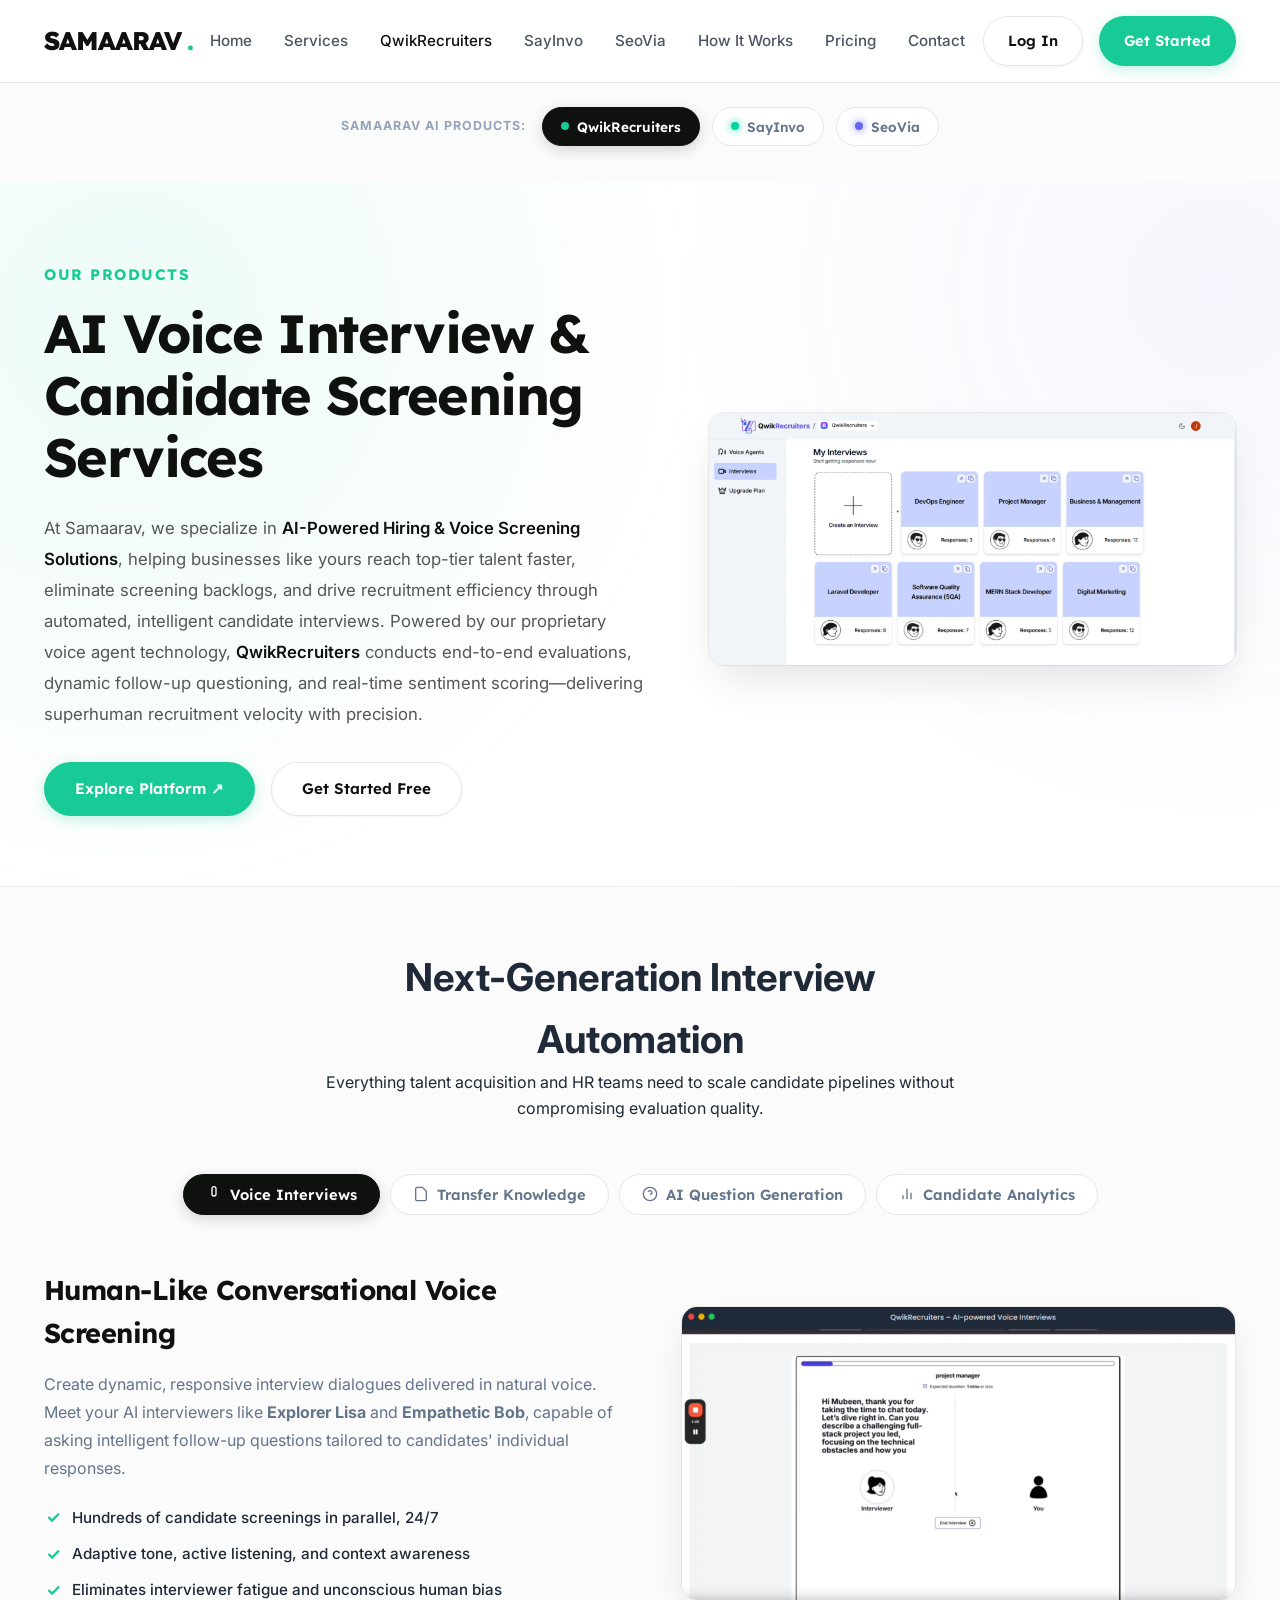
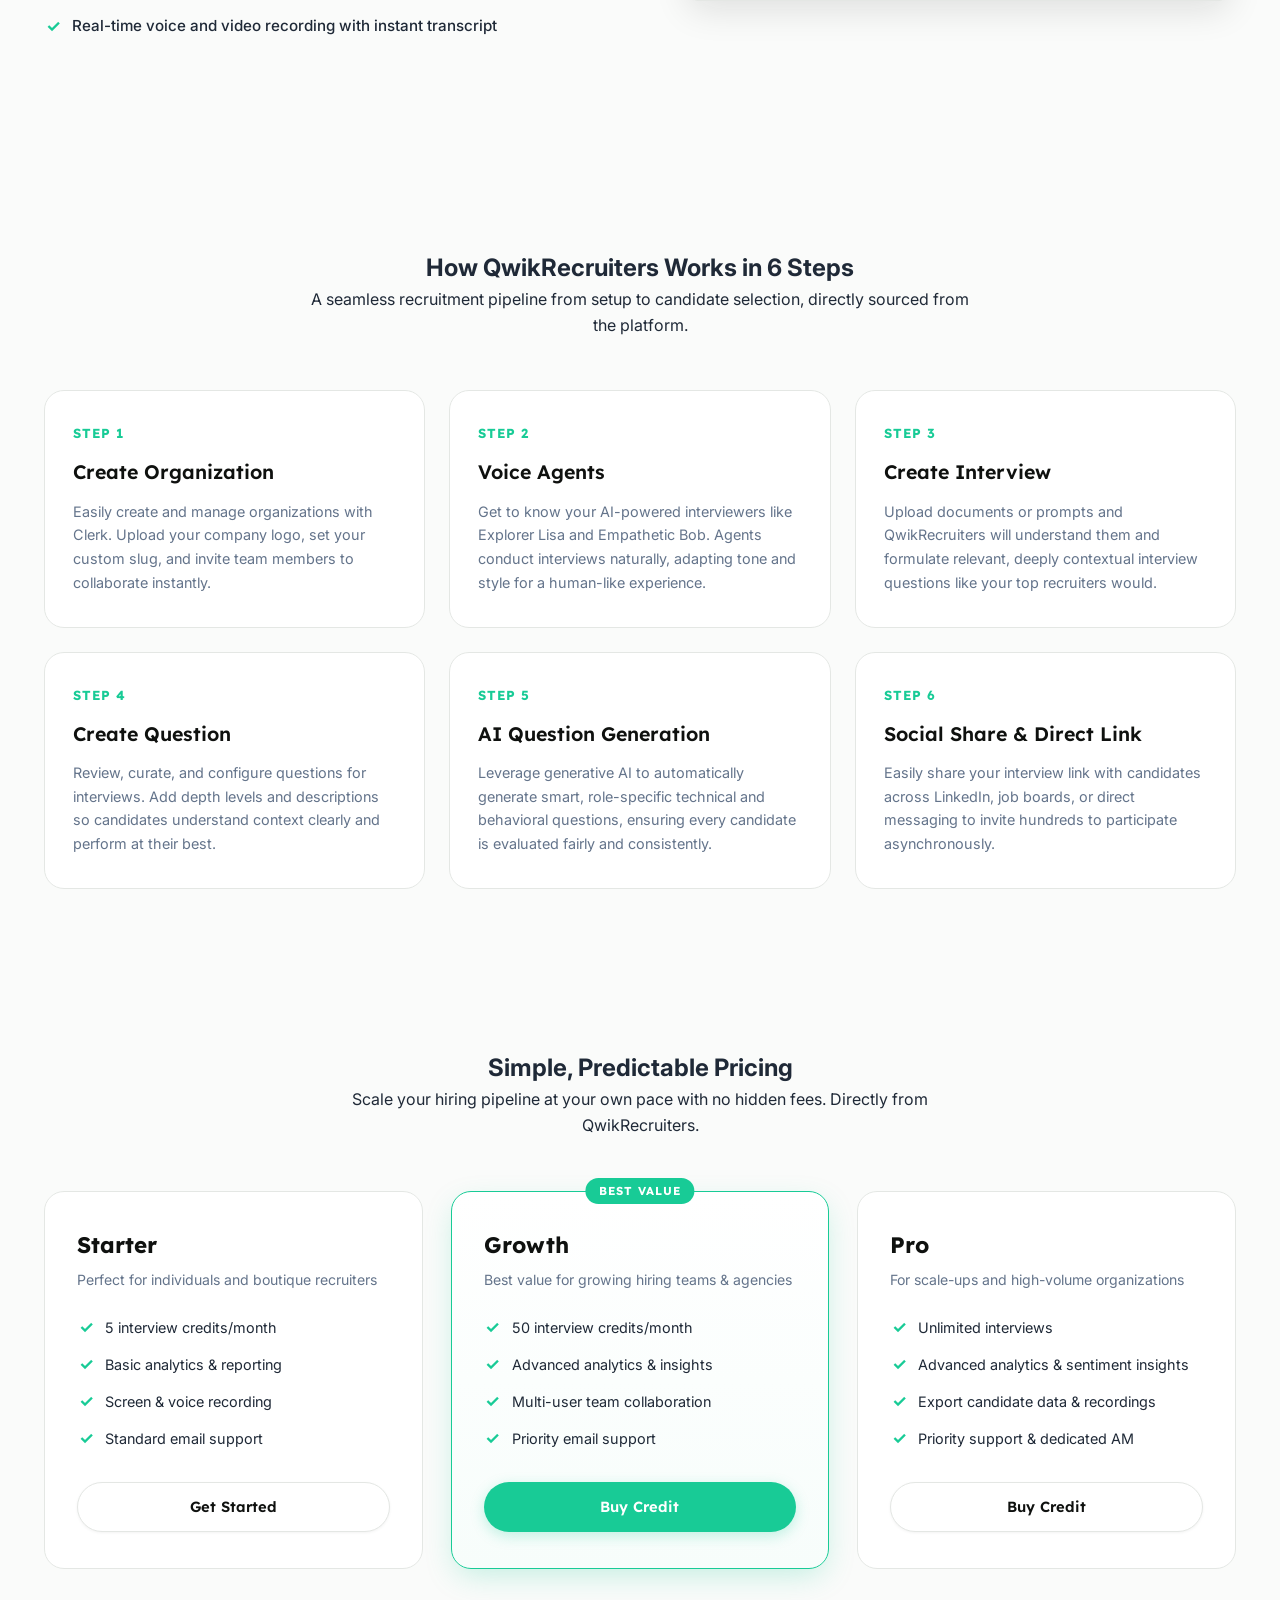
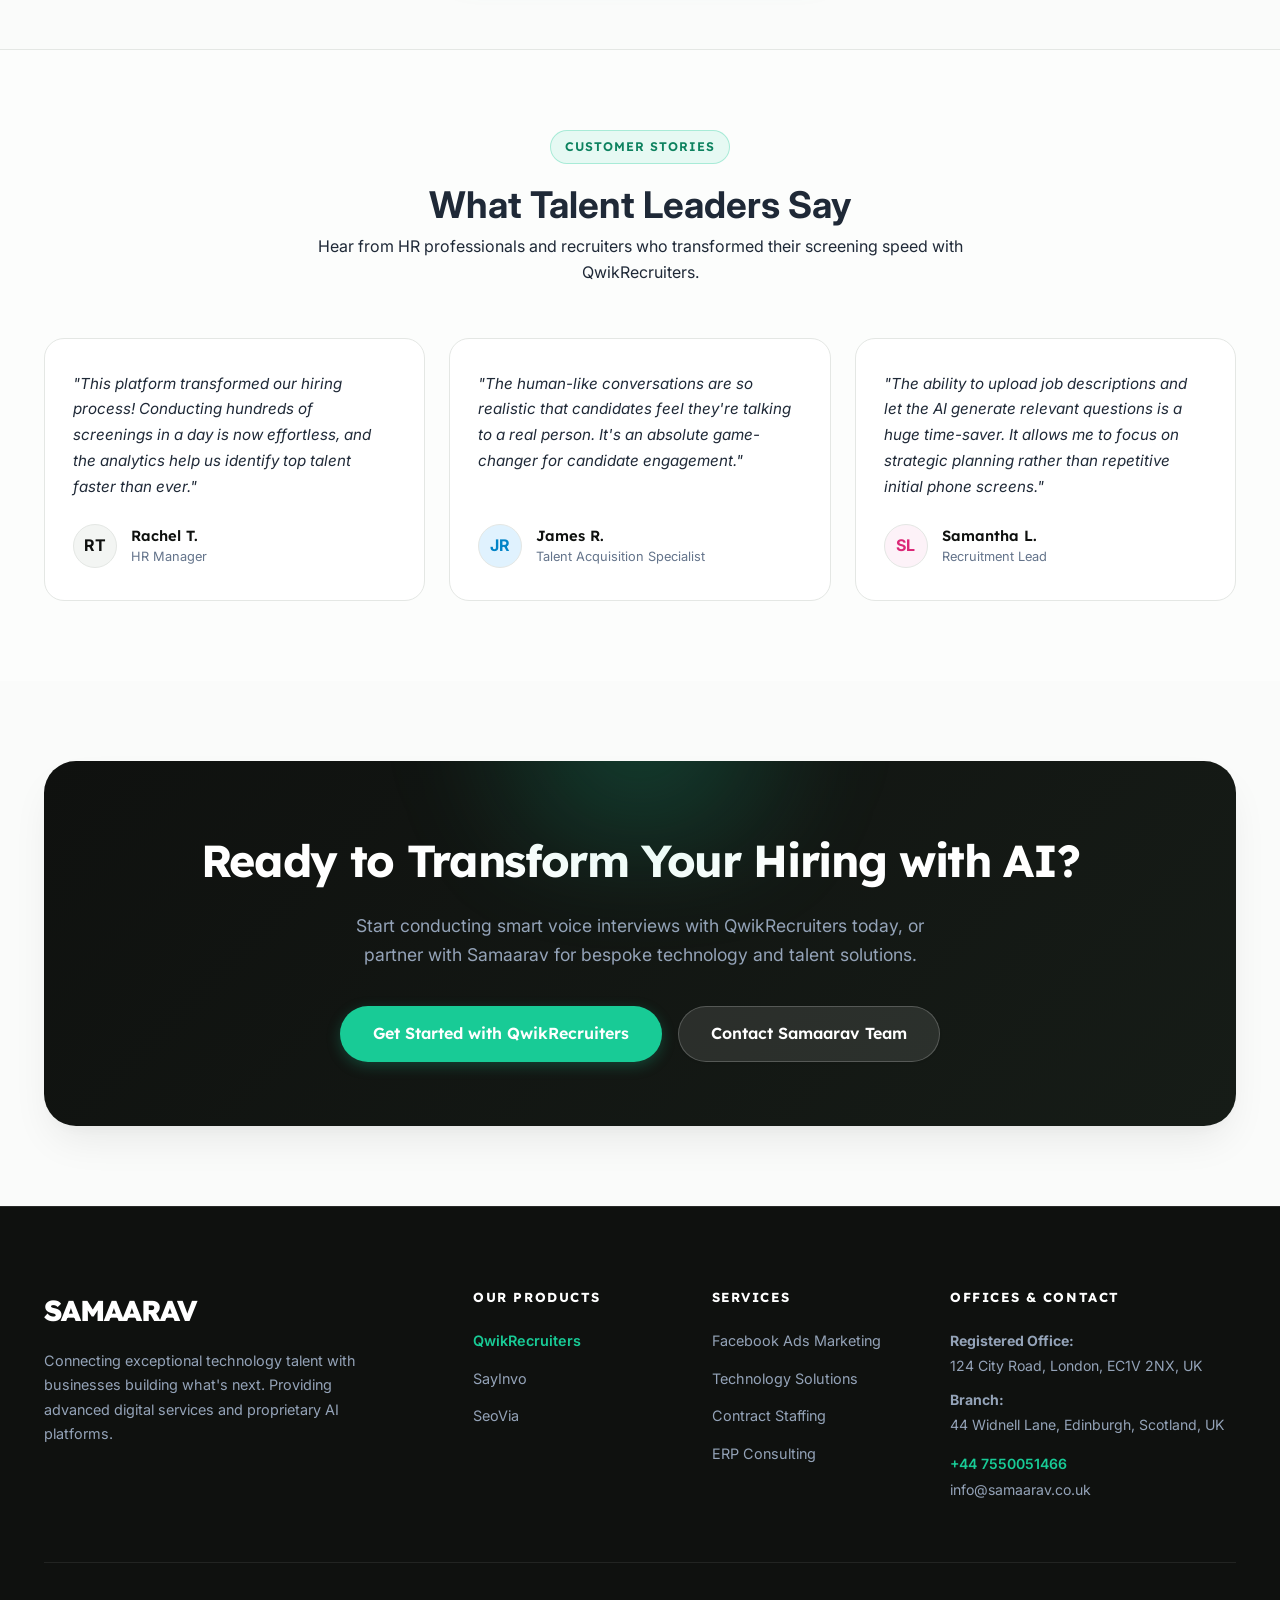
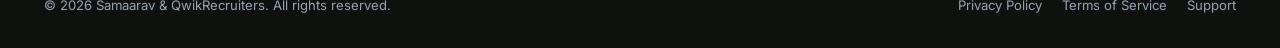
==== commit e5e22fcd: "Add SeoVia product page, embed snippet, and ecosystem integration" ====
--- a/index.html
+++ b/index.html
@@ -31,6 +31,7 @@
           <li><a href="https://samaarav.com/our-services/facebook-ads-marketing/" class="nav-link">Services</a></li>
           <li><a href="index.html" class="nav-link active">QwikRecruiters</a></li>
           <li><a href="sayinvo.html" class="nav-link">SayInvo</a></li>
+          <li><a href="seovia.html" class="nav-link">SeoVia</a></li>
           <li><a href="#workflow" class="nav-link">How It Works</a></li>
           <li><a href="#pricing" class="nav-link">Pricing</a></li>
           <li><a href="https://samaarav.com/contact/" class="nav-link">Contact</a></li>
@@ -61,6 +62,10 @@
         <a href="sayinvo.html" class="product-switch-pill">
           <span class="switch-dot sayinvo"></span>
           SayInvo
+        </a>
+        <a href="seovia.html" class="product-switch-pill">
+          <span class="switch-dot seovia"></span>
+          SeoVia
         </a>
       </div>
     </div>
@@ -458,6 +463,7 @@
           <ul class="footer-links">
             <li><a href="index.html" style="color: var(--color-primary); font-weight: 600;">QwikRecruiters</a></li>
             <li><a href="sayinvo.html">SayInvo</a></li>
+            <li><a href="seovia.html">SeoVia</a></li>
           </ul>
         </div>
 
--- a/style.css
+++ b/style.css
@@ -1787,3 +1787,240 @@
   border-radius: var(--radius-full);
 }
 
+/* ==========================================================================
+   SEOVIA (SEO-VIA.COM) - SAMAARAV PRODUCT BRANDING & STYLES
+   ========================================================================== */
+
+/* SeoVia Switcher Pill */
+.product-switch-pill.active-seovia {
+  background: #0f172a;
+  color: #818cf8;
+  border-color: #6366f1;
+  box-shadow: 0 4px 16px rgba(99, 102, 241, 0.28);
+}
+
+.switch-dot.seovia {
+  background: #6366f1;
+  box-shadow: 0 0 8px #6366f1;
+}
+
+/* SeoVia Badge */
+.badge-seovia {
+  background-color: #eef2ff;
+  color: #4f46e5;
+  border: 1px solid rgba(99, 102, 241, 0.35);
+}
+
+.badge-seovia .pulse-dot {
+  background-color: #6366f1;
+}
+
+/* SeoVia Text Gradient */
+.text-gradient-seovia {
+  background: linear-gradient(135deg, #0f172a 15%, #4f46e5 60%, #06b6d4 100%);
+  -webkit-background-clip: text;
+  -webkit-text-fill-color: transparent;
+}
+
+/* SeoVia Button */
+.btn-seovia {
+  background: linear-gradient(135deg, #6366f1 0%, #4f46e5 100%);
+  color: #ffffff;
+  font-weight: 600;
+  border: 1px solid rgba(255, 255, 255, 0.1);
+  box-shadow: 0 4px 14px rgba(79, 70, 229, 0.35);
+  transition: var(--transition-smooth);
+}
+
+.btn-seovia:hover {
+  background: linear-gradient(135deg, #4f46e5 0%, #4338ca 100%);
+  transform: translateY(-2px);
+  box-shadow: 0 8px 24px rgba(79, 70, 229, 0.45);
+  color: #ffffff;
+}
+
+/* SeoVia Mockup Media */
+.hero-spotlight-media.seovia .hero-mockup-img {
+  border-radius: var(--radius-md);
+  border: 1px solid rgba(99, 102, 241, 0.25);
+  box-shadow: 0 20px 45px -10px rgba(79, 70, 229, 0.25), 0 0 0 1px rgba(99, 102, 241, 0.15);
+  transition: var(--transition-smooth);
+}
+
+.hero-spotlight-media.seovia .hero-mockup-img:hover {
+  transform: translateY(-4px);
+  box-shadow: 0 28px 60px -12px rgba(79, 70, 229, 0.4), 0 0 0 1px rgba(99, 102, 241, 0.45);
+}
+
+/* Featured Pro Card for SeoVia */
+.pricing-card.featured-card-seovia {
+  border-color: #6366f1;
+  box-shadow: 0 20px 45px -8px rgba(99, 102, 241, 0.22), 0 0 0 1px #6366f1;
+  position: relative;
+}
+
+.featured-pill-tag-seovia {
+  position: absolute;
+  top: -13px;
+  left: 50%;
+  transform: translateX(-50%);
+  background: linear-gradient(135deg, #6366f1 0%, #4f46e5 100%);
+  color: #ffffff;
+  font-size: 0.72rem;
+  font-weight: 800;
+  text-transform: uppercase;
+  letter-spacing: 0.08em;
+  padding: 4px 14px;
+  border-radius: var(--radius-full);
+}
+
+/* Interactive Audit Demo & AI Visibility Simulator Box */
+.seovia-interactive-tool-box {
+  background: #ffffff;
+  border: 1px solid var(--color-border);
+  border-radius: var(--radius-lg);
+  padding: 36px 32px;
+  box-shadow: var(--shadow-md);
+  margin-top: 24px;
+  position: relative;
+}
+
+.seovia-input-row {
+  display: flex;
+  gap: 12px;
+  max-width: 680px;
+  margin: 0 auto;
+}
+
+.seovia-input {
+  flex: 1;
+  height: 52px;
+  padding: 0 18px;
+  border: 1px solid #cbd5e1;
+  border-radius: var(--radius-sm);
+  font-size: 0.95rem;
+  font-family: var(--font-body);
+  color: var(--color-dark);
+  background: #f8fafc;
+  outline: none;
+  transition: var(--transition-smooth);
+}
+
+.seovia-input:focus {
+  border-color: #6366f1;
+  background: #ffffff;
+  box-shadow: 0 0 0 3px rgba(99, 102, 241, 0.15);
+}
+
+.seovia-tool-btn {
+  height: 52px;
+  padding: 0 28px;
+  font-size: 0.95rem;
+  font-weight: 600;
+  white-space: nowrap;
+  border: none;
+  cursor: pointer;
+}
+
+/* Simulator Output Panel */
+.simulator-result-panel {
+  margin-top: 24px;
+  border-radius: var(--radius-md);
+  background: #0f172a;
+  color: #f8fafc;
+  padding: 24px;
+  display: none;
+  border: 1px solid rgba(99, 102, 241, 0.3);
+  animation: fadeInDown 0.35s ease;
+}
+
+.simulator-result-panel.active {
+  display: block;
+}
+
+@keyframes fadeInDown {
+  from {
+    opacity: 0;
+    transform: translateY(-8px);
+  }
+  to {
+    opacity: 1;
+    transform: translateY(0);
+  }
+}
+
+/* FAQ Accordion */
+.faq-accordion {
+  max-width: 820px;
+  margin: 0 auto;
+  display: flex;
+  flex-direction: column;
+  gap: 14px;
+}
+
+.faq-item {
+  border: 1px solid var(--color-border);
+  border-radius: var(--radius-md);
+  background: #ffffff;
+  overflow: hidden;
+  transition: var(--transition-smooth);
+}
+
+.faq-item:hover {
+  border-color: #cbd5e1;
+}
+
+.faq-item[open] {
+  border-color: #6366f1;
+  box-shadow: 0 4px 18px -4px rgba(99, 102, 241, 0.12);
+}
+
+.faq-summary {
+  padding: 20px 24px;
+  font-family: var(--font-heading);
+  font-size: 1.02rem;
+  font-weight: 600;
+  color: var(--color-dark);
+  cursor: pointer;
+  list-style: none;
+  display: flex;
+  align-items: center;
+  justify-content: space-between;
+  gap: 16px;
+  user-select: none;
+}
+
+.faq-summary::-webkit-details-marker {
+  display: none;
+}
+
+.faq-icon {
+  width: 20px;
+  height: 20px;
+  color: var(--color-text-muted);
+  transition: transform 0.25s ease;
+  flex-shrink: 0;
+}
+
+.faq-item[open] .faq-icon {
+  transform: rotate(180deg);
+  color: #6366f1;
+}
+
+.faq-body {
+  padding: 0 24px 20px;
+  color: var(--color-text-muted);
+  font-size: 0.95rem;
+  line-height: 1.7;
+}
+
+@media (max-width: 640px) {
+  .seovia-input-row {
+    flex-direction: column;
+  }
+  .seovia-tool-btn {
+    width: 100%;
+  }
+}
+
+
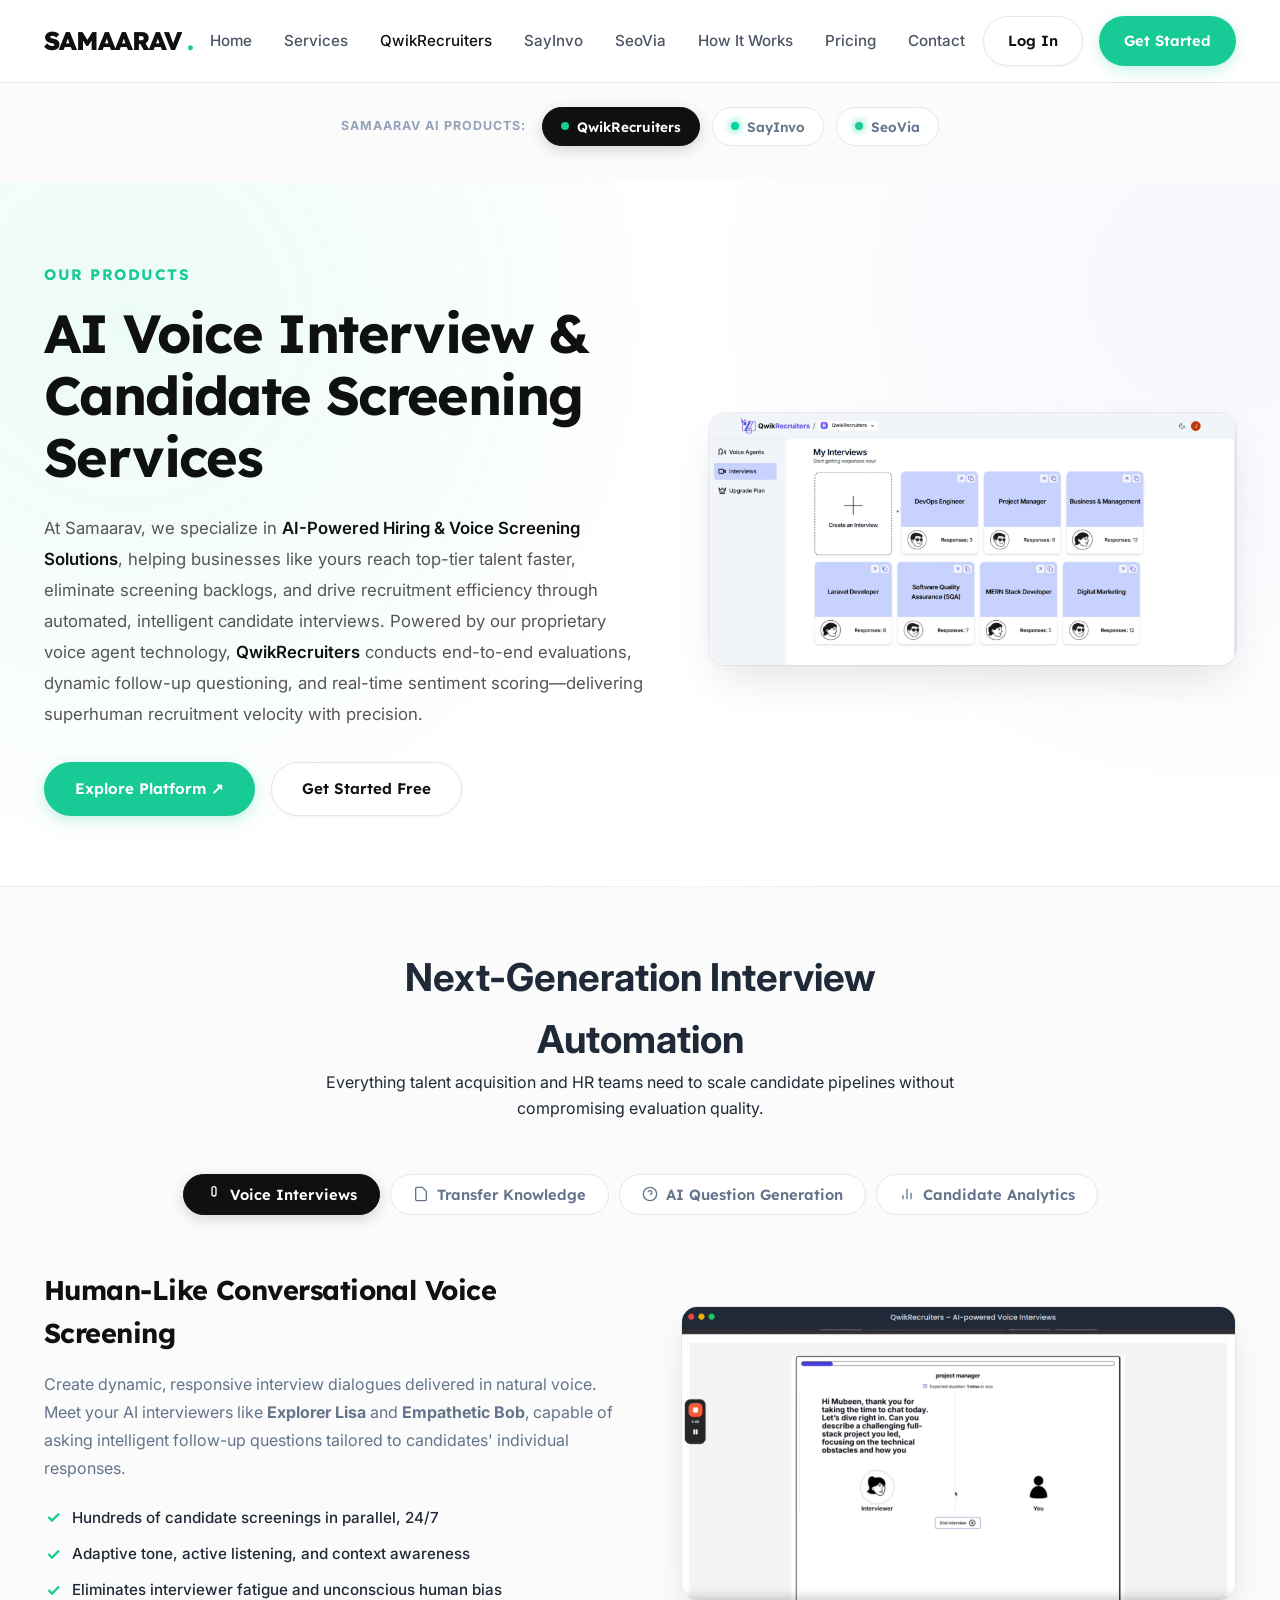
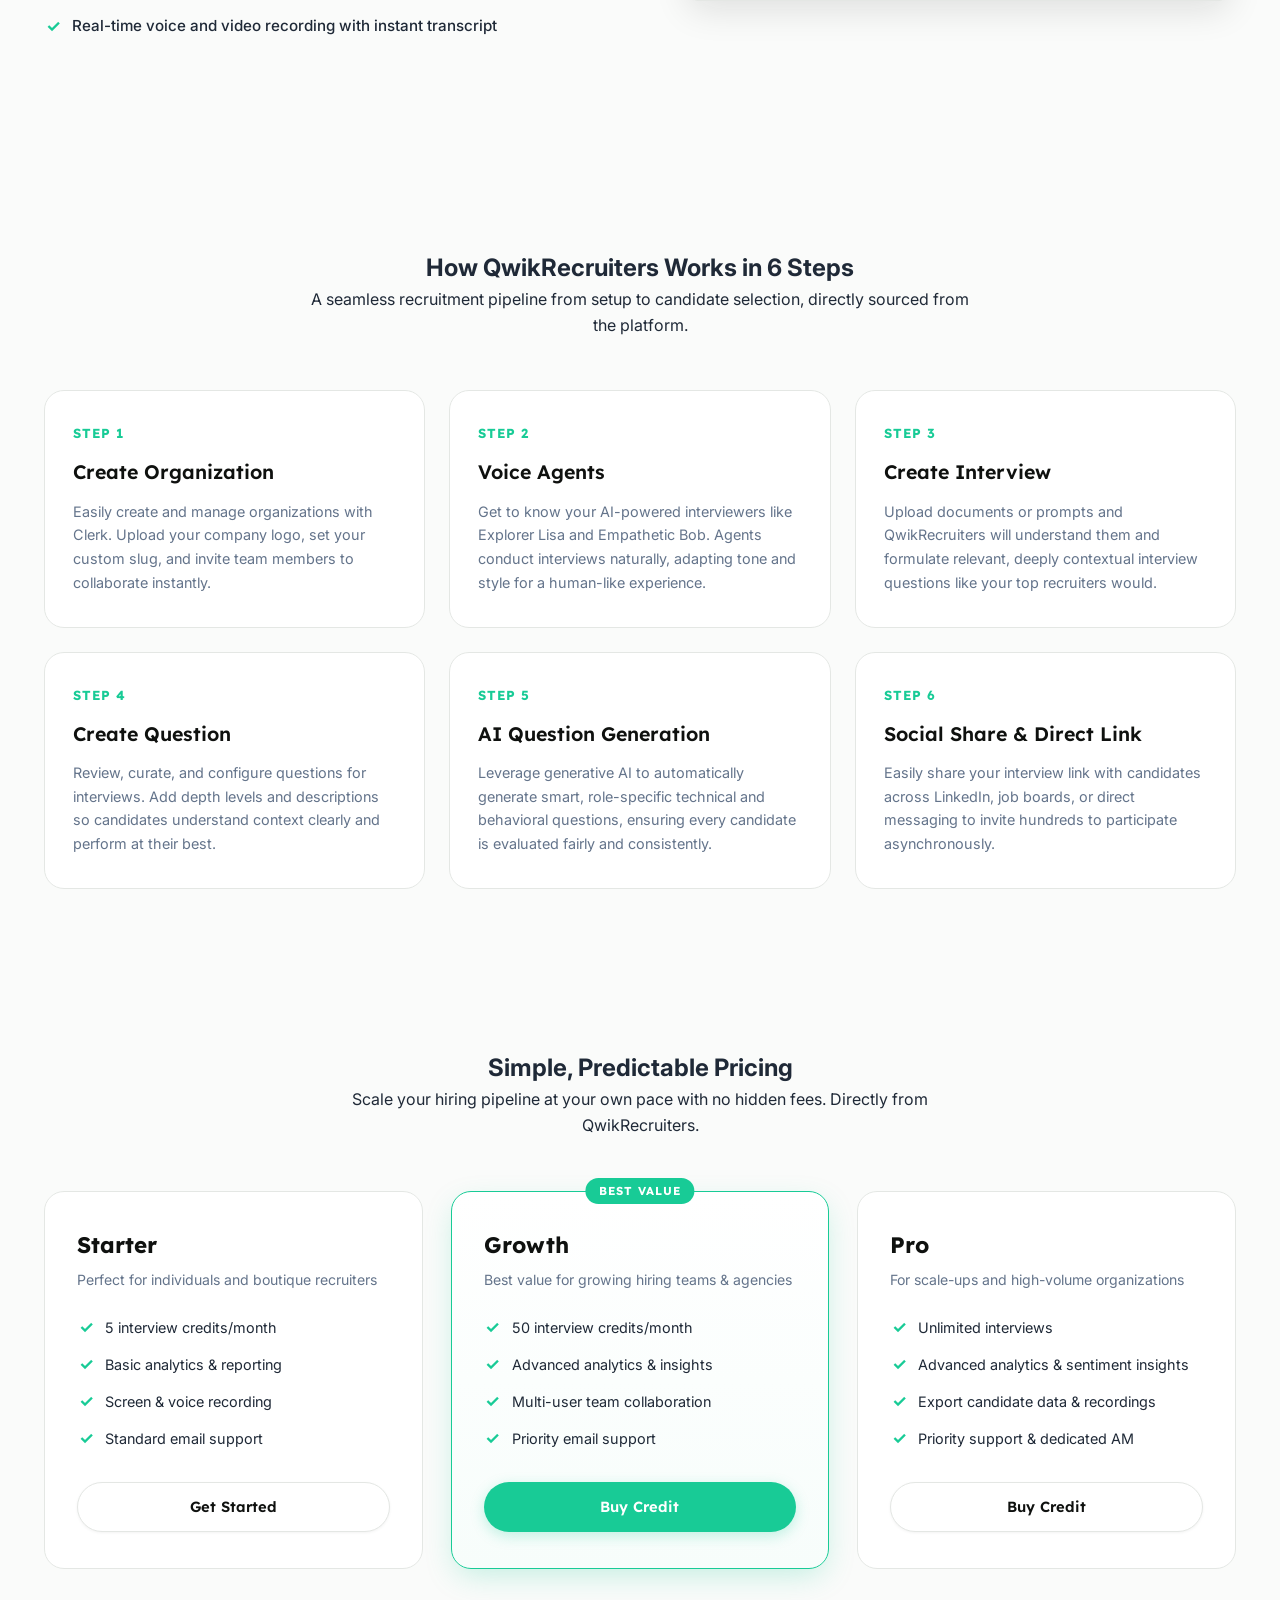
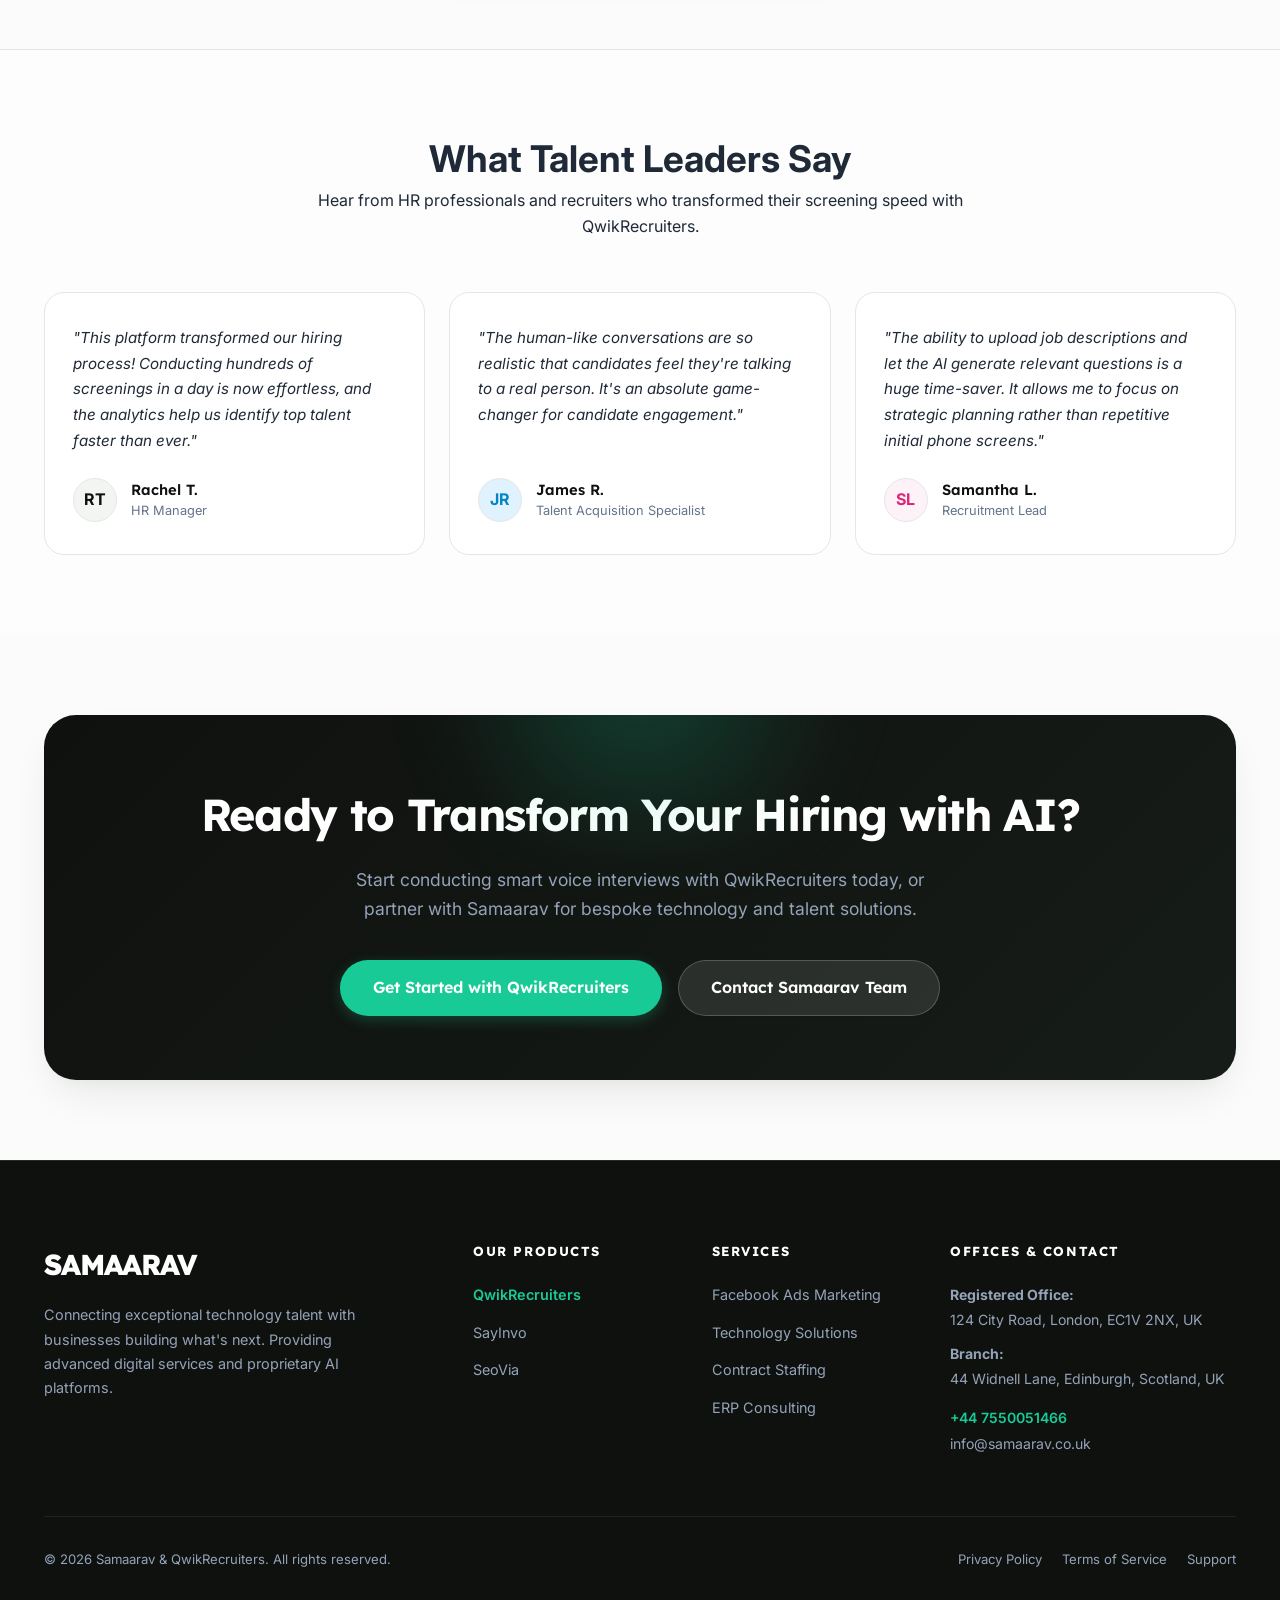
==== commit 49868cc0: "Remove green pill badge blocks from hero and section headers" ====
--- a/index.html
+++ b/index.html
@@ -366,7 +366,6 @@
   <section class="testimonials-section">
     <div class="container">
       <div class="section-intro-center">
-        <div class="badge" style="margin-bottom: 12px;">Customer Stories</div>
         <h2 class="section-title" style="font-size: 2.3rem;">What Talent Leaders Say</h2>
         <p class="section-subtitle">
           Hear from HR professionals and recruiters who transformed their screening speed with QwikRecruiters.
--- a/style.css
+++ b/style.css
@@ -1793,69 +1793,67 @@
 
 /* SeoVia Switcher Pill */
 .product-switch-pill.active-seovia {
-  background: #0f172a;
-  color: #818cf8;
-  border-color: #6366f1;
-  box-shadow: 0 4px 16px rgba(99, 102, 241, 0.28);
+  background: #0f110f;
+  color: #18cb96;
+  border-color: #18cb96;
+  box-shadow: 0 4px 16px rgba(24, 203, 150, 0.22);
 }
 
 .switch-dot.seovia {
-  background: #6366f1;
-  box-shadow: 0 0 8px #6366f1;
+  background: #18cb96;
+  box-shadow: 0 0 8px #18cb96;
 }
 
 /* SeoVia Badge */
 .badge-seovia {
-  background-color: #eef2ff;
-  color: #4f46e5;
-  border: 1px solid rgba(99, 102, 241, 0.35);
+  background-color: #e6f9f3;
+  color: #0d825f;
+  border: 1px solid rgba(24, 203, 150, 0.35);
 }
 
 .badge-seovia .pulse-dot {
-  background-color: #6366f1;
-}
-
-/* SeoVia Text Gradient */
+  background-color: #18cb96;
+}
+
+/* SeoVia Heading Accent */
 .text-gradient-seovia {
-  background: linear-gradient(135deg, #0f172a 15%, #4f46e5 60%, #06b6d4 100%);
-  -webkit-background-clip: text;
-  -webkit-text-fill-color: transparent;
+  color: var(--color-dark);
 }
 
 /* SeoVia Button */
 .btn-seovia {
-  background: linear-gradient(135deg, #6366f1 0%, #4f46e5 100%);
-  color: #ffffff;
-  font-weight: 600;
-  border: 1px solid rgba(255, 255, 255, 0.1);
-  box-shadow: 0 4px 14px rgba(79, 70, 229, 0.35);
+  background: #18cb96;
+  color: #0f110f;
+  font-weight: 700;
+  border: 1px solid rgba(24, 203, 150, 0.2);
+  box-shadow: 0 4px 14px rgba(24, 203, 150, 0.32);
   transition: var(--transition-smooth);
 }
 
 .btn-seovia:hover {
-  background: linear-gradient(135deg, #4f46e5 0%, #4338ca 100%);
+  background: #14b584;
   transform: translateY(-2px);
-  box-shadow: 0 8px 24px rgba(79, 70, 229, 0.45);
-  color: #ffffff;
+  box-shadow: 0 8px 24px rgba(24, 203, 150, 0.45);
+  color: #0f110f;
 }
 
 /* SeoVia Mockup Media */
 .hero-spotlight-media.seovia .hero-mockup-img {
   border-radius: var(--radius-md);
-  border: 1px solid rgba(99, 102, 241, 0.25);
-  box-shadow: 0 20px 45px -10px rgba(79, 70, 229, 0.25), 0 0 0 1px rgba(99, 102, 241, 0.15);
+  border: 1px solid rgba(24, 203, 150, 0.25);
+  box-shadow: 0 20px 45px -10px rgba(24, 203, 150, 0.22), 0 0 0 1px rgba(24, 203, 150, 0.15);
   transition: var(--transition-smooth);
 }
 
 .hero-spotlight-media.seovia .hero-mockup-img:hover {
   transform: translateY(-4px);
-  box-shadow: 0 28px 60px -12px rgba(79, 70, 229, 0.4), 0 0 0 1px rgba(99, 102, 241, 0.45);
+  box-shadow: 0 28px 60px -12px rgba(24, 203, 150, 0.35), 0 0 0 1px rgba(24, 203, 150, 0.4);
 }
 
 /* Featured Pro Card for SeoVia */
 .pricing-card.featured-card-seovia {
-  border-color: #6366f1;
-  box-shadow: 0 20px 45px -8px rgba(99, 102, 241, 0.22), 0 0 0 1px #6366f1;
+  border-color: #18cb96;
+  box-shadow: 0 20px 45px -8px rgba(24, 203, 150, 0.22), 0 0 0 1px #18cb96;
   position: relative;
 }
 
@@ -1864,8 +1862,8 @@
   top: -13px;
   left: 50%;
   transform: translateX(-50%);
-  background: linear-gradient(135deg, #6366f1 0%, #4f46e5 100%);
-  color: #ffffff;
+  background: #18cb96;
+  color: #0f110f;
   font-size: 0.72rem;
   font-weight: 800;
   text-transform: uppercase;
@@ -1907,16 +1905,16 @@
 }
 
 .seovia-input:focus {
-  border-color: #6366f1;
+  border-color: #18cb96;
   background: #ffffff;
-  box-shadow: 0 0 0 3px rgba(99, 102, 241, 0.15);
+  box-shadow: 0 0 0 3px rgba(24, 203, 150, 0.18);
 }
 
 .seovia-tool-btn {
   height: 52px;
   padding: 0 28px;
   font-size: 0.95rem;
-  font-weight: 600;
+  font-weight: 700;
   white-space: nowrap;
   border: none;
   cursor: pointer;
@@ -1926,11 +1924,11 @@
 .simulator-result-panel {
   margin-top: 24px;
   border-radius: var(--radius-md);
-  background: #0f172a;
+  background: #0f110f;
   color: #f8fafc;
   padding: 24px;
   display: none;
-  border: 1px solid rgba(99, 102, 241, 0.3);
+  border: 1px solid rgba(24, 203, 150, 0.3);
   animation: fadeInDown 0.35s ease;
 }
 
@@ -1971,8 +1969,8 @@
 }
 
 .faq-item[open] {
-  border-color: #6366f1;
-  box-shadow: 0 4px 18px -4px rgba(99, 102, 241, 0.12);
+  border-color: #18cb96;
+  box-shadow: 0 4px 18px -4px rgba(24, 203, 150, 0.15);
 }
 
 .faq-summary {
@@ -2004,7 +2002,7 @@
 
 .faq-item[open] .faq-icon {
   transform: rotate(180deg);
-  color: #6366f1;
+  color: #18cb96;
 }
 
 .faq-body {
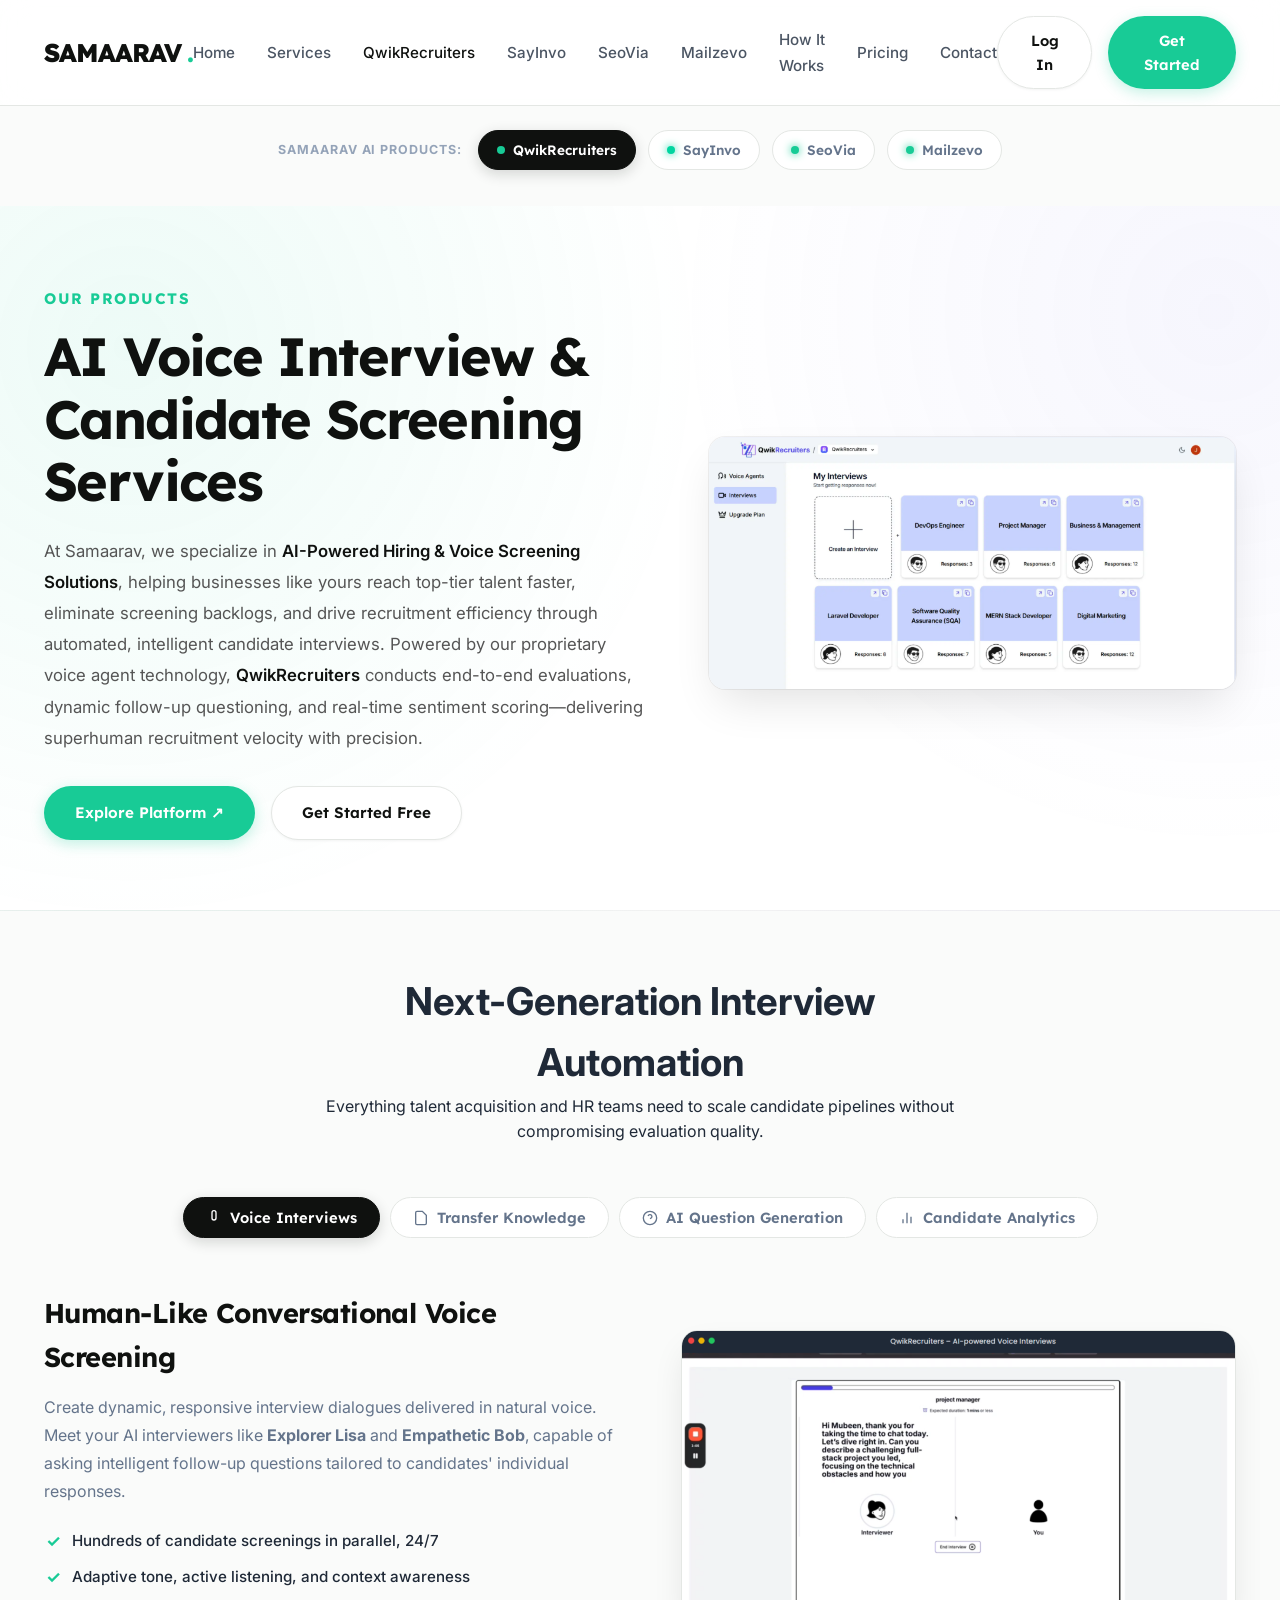
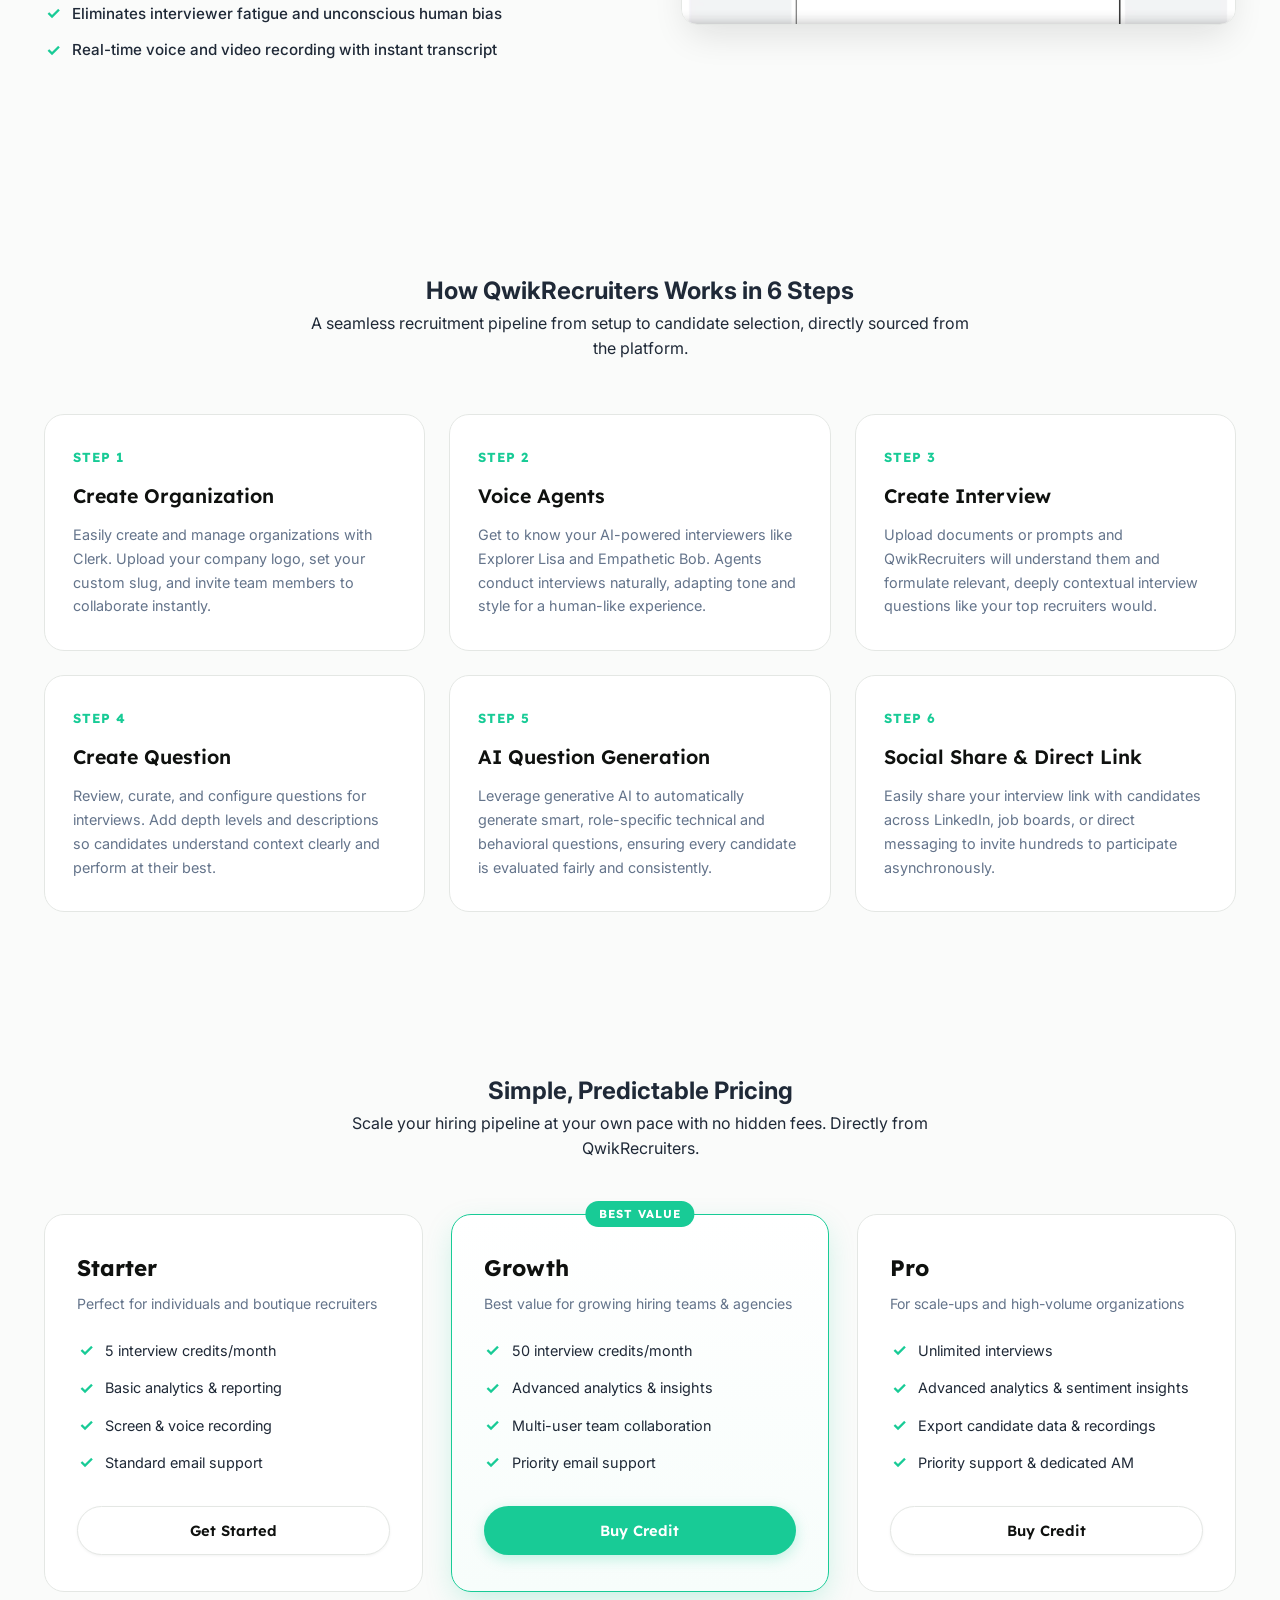
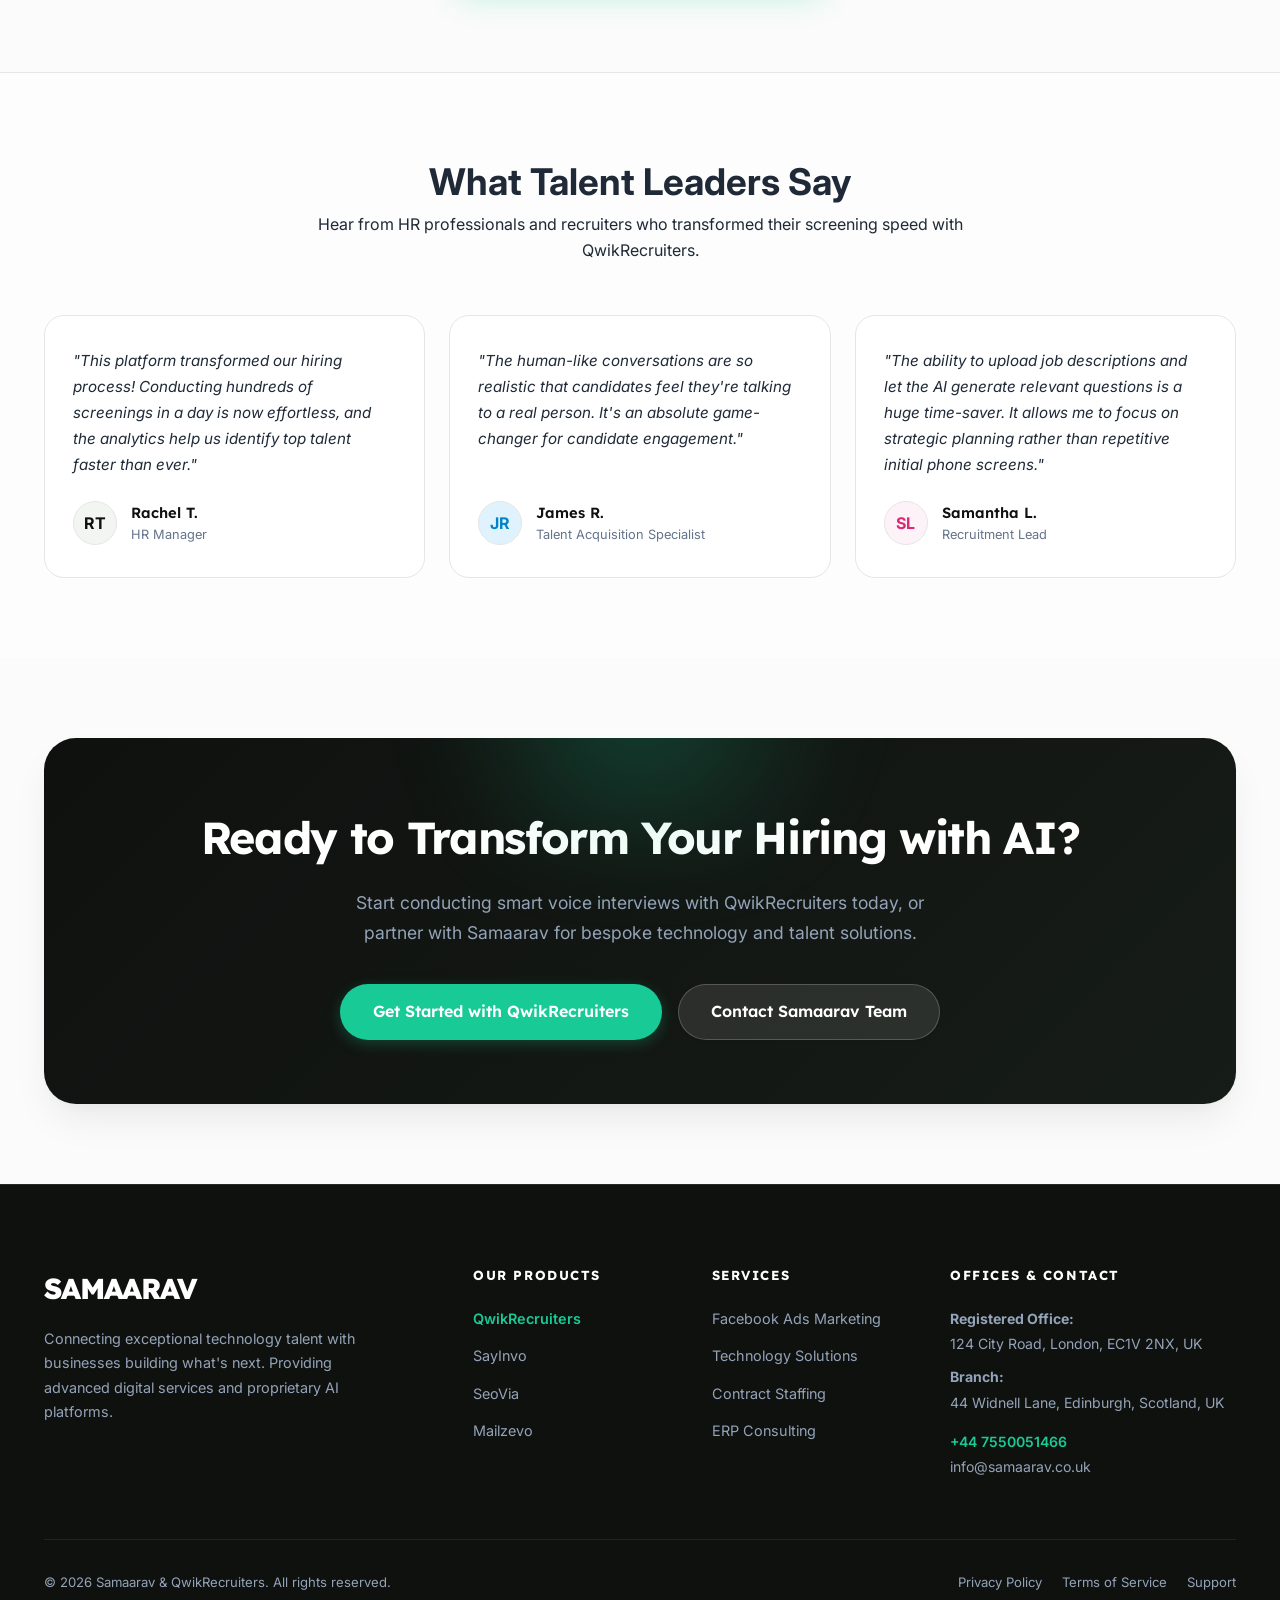
==== commit fdba3696: "Add Mailzevo product page, embed snippet, visual assets, styles, and ecosystem navigation" ====
--- a/index.html
+++ b/index.html
@@ -32,6 +32,7 @@
           <li><a href="index.html" class="nav-link active">QwikRecruiters</a></li>
           <li><a href="sayinvo.html" class="nav-link">SayInvo</a></li>
           <li><a href="seovia.html" class="nav-link">SeoVia</a></li>
+          <li><a href="mailzevo.html" class="nav-link">Mailzevo</a></li>
           <li><a href="#workflow" class="nav-link">How It Works</a></li>
           <li><a href="#pricing" class="nav-link">Pricing</a></li>
           <li><a href="https://samaarav.com/contact/" class="nav-link">Contact</a></li>
@@ -66,6 +67,10 @@
         <a href="seovia.html" class="product-switch-pill">
           <span class="switch-dot seovia"></span>
           SeoVia
+        </a>
+        <a href="mailzevo.html" class="product-switch-pill">
+          <span class="switch-dot mailzevo"></span>
+          Mailzevo
         </a>
       </div>
     </div>
@@ -463,6 +468,7 @@
             <li><a href="index.html" style="color: var(--color-primary); font-weight: 600;">QwikRecruiters</a></li>
             <li><a href="sayinvo.html">SayInvo</a></li>
             <li><a href="seovia.html">SeoVia</a></li>
+            <li><a href="mailzevo.html">Mailzevo</a></li>
           </ul>
         </div>
 
--- a/style.css
+++ b/style.css
@@ -2021,4 +2021,131 @@
   }
 }
 
-
+/* ==========================================================================
+   MAILZEVO (MAILZEVO.COM) - SAMAARAV PRODUCT BRANDING & STYLES
+   ========================================================================== */
+
+/* Mailzevo Switcher Pill */
+.product-switch-pill.active-mailzevo {
+  background: #0f110f;
+  color: #18cb96;
+  border-color: #18cb96;
+  box-shadow: 0 4px 16px rgba(24, 203, 150, 0.22);
+}
+
+.switch-dot.mailzevo {
+  background: #18cb96;
+  box-shadow: 0 0 8px #18cb96;
+}
+
+/* Mailzevo Button */
+.btn-mailzevo {
+  background: #18cb96;
+  color: #0f110f;
+  font-weight: 700;
+  border: 1px solid rgba(24, 203, 150, 0.2);
+  box-shadow: 0 4px 14px rgba(24, 203, 150, 0.32);
+  transition: var(--transition-smooth);
+}
+
+.btn-mailzevo:hover {
+  background: #14b584;
+  transform: translateY(-2px);
+  box-shadow: 0 8px 24px rgba(24, 203, 150, 0.45);
+  color: #0f110f;
+}
+
+/* Mailzevo Mockup Media */
+.hero-spotlight-media.mailzevo .hero-mockup-img {
+  border-radius: var(--radius-md);
+  border: 1px solid rgba(24, 203, 150, 0.25);
+  box-shadow: 0 20px 45px -10px rgba(24, 203, 150, 0.22), 0 0 0 1px rgba(24, 203, 150, 0.15);
+  transition: var(--transition-smooth);
+}
+
+.hero-spotlight-media.mailzevo .hero-mockup-img:hover {
+  transform: translateY(-4px);
+  box-shadow: 0 28px 60px -12px rgba(24, 203, 150, 0.35), 0 0 0 1px rgba(24, 203, 150, 0.4);
+}
+
+/* Featured Professional Card for Mailzevo */
+.pricing-card.featured-card-mailzevo {
+  border-color: #18cb96;
+  box-shadow: 0 20px 45px -8px rgba(24, 203, 150, 0.22), 0 0 0 1px #18cb96;
+  position: relative;
+}
+
+.featured-pill-tag-mailzevo {
+  position: absolute;
+  top: -13px;
+  left: 50%;
+  transform: translateX(-50%);
+  background: #18cb96;
+  color: #0f110f;
+  font-size: 0.72rem;
+  font-weight: 800;
+  text-transform: uppercase;
+  letter-spacing: 0.08em;
+  padding: 4px 14px;
+  border-radius: var(--radius-full);
+}
+
+/* Interactive Subject Line & Deliverability Tool Box */
+.mailzevo-interactive-tool-box {
+  background: #ffffff;
+  border: 1px solid var(--color-border);
+  border-radius: var(--radius-lg);
+  padding: 36px 32px;
+  box-shadow: var(--shadow-md);
+  margin-top: 24px;
+  position: relative;
+}
+
+.mailzevo-input-row {
+  display: flex;
+  gap: 12px;
+  max-width: 680px;
+  margin: 0 auto;
+}
+
+.mailzevo-input {
+  flex: 1;
+  height: 52px;
+  padding: 0 18px;
+  border: 1px solid #cbd5e1;
+  border-radius: var(--radius-sm);
+  font-size: 0.95rem;
+  font-family: var(--font-body);
+  color: var(--color-dark);
+  background: #f8fafc;
+  outline: none;
+  transition: var(--transition-smooth);
+}
+
+.mailzevo-input:focus {
+  border-color: #18cb96;
+  background: #ffffff;
+  box-shadow: 0 0 0 3px rgba(24, 203, 150, 0.18);
+}
+
+.mailzevo-tool-btn {
+  height: 52px;
+  padding: 0 28px;
+  font-size: 0.95rem;
+  font-weight: 700;
+  white-space: nowrap;
+  border: none;
+  cursor: pointer;
+}
+
+@media (max-width: 640px) {
+  .mailzevo-input-row {
+    flex-direction: column;
+  }
+  .mailzevo-tool-btn {
+    width: 100%;
+  }
+}
+
+
+
